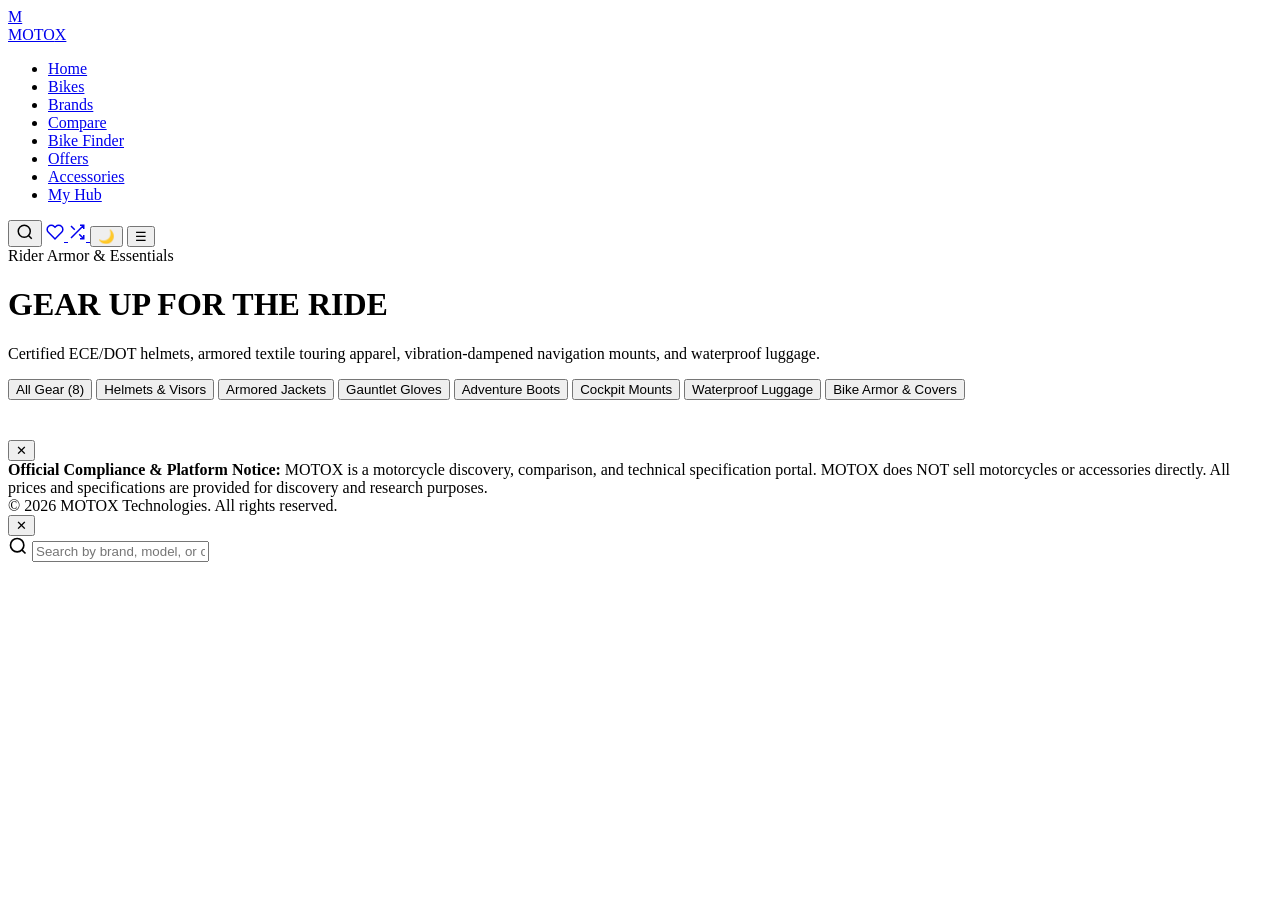
==== accessories.html @ 743a9ff6 "Add files via upload" ====
<!DOCTYPE html>
<html lang="en" data-theme="dark">
<head>
  <meta charset="UTF-8">
  <meta name="viewport" content="width=device-width, initial-scale=1.0">
  <title>Riding Gear & Accessories — GEAR UP FOR THE RIDE | MOTOX</title>
  <meta name="description" content="Explore premium motorcycle riding gear: Carbon-fiber track helmets, CE Level 2 armored jackets, gauntlet gloves, adventure boots, and waterproof luggage.">
  <link rel="stylesheet" href="css/style.css">
  <link rel="stylesheet" href="css/responsive.css">
</head>
<body>

  <!-- Sticky Premium Navigation -->
  <header class="header">
    <div class="container navbar">
      <a href="index.html" class="brand-logo">
        <div class="logo-icon">M</div>
        <span>MOTO<span class="red">X</span></span>
      </a>

      <ul class="nav-links">
        <li><a href="index.html" class="nav-link">Home</a></li>
        <li><a href="bikes.html" class="nav-link">Bikes</a></li>
        <li><a href="brands.html" class="nav-link">Brands</a></li>
        <li><a href="compare.html" class="nav-link">Compare</a></li>
        <li><a href="finder.html" class="nav-link">Bike Finder</a></li>
        <li><a href="offers.html" class="nav-link">Offers</a></li>
        <li><a href="accessories.html" class="nav-link active">Accessories</a></li>
        <li><a href="bookings.html" class="nav-link">My Hub</a></li>
      </ul>

      <div class="nav-actions">
        <button class="btn-icon open-search-btn" title="Search Motorcycles (/)" aria-label="Search">
          <svg width="18" height="18" viewBox="0 0 24 24" fill="none" stroke="currentColor" stroke-width="2"><circle cx="11" cy="11" r="8"/><path d="M21 21l-4.35-4.35"/></svg>
        </button>
        <a href="bookings.html" class="btn-icon" title="Saved Wishlist" aria-label="Wishlist" style="position: relative;">
          <svg width="18" height="18" viewBox="0 0 24 24" fill="none" stroke="currentColor" stroke-width="2"><path d="M20.84 4.61a5.5 5.5 0 00-7.78 0L12 5.67l-1.06-1.06a5.5 5.5 0 00-7.78 7.78l1.06 1.06L12 21.23l7.78-7.78 1.06-1.06a5.5 5.5 0 000-7.78z"/></svg>
          <span class="wishlist-count nav-badge-count" style="display: none;">0</span>
        </a>
        <a href="compare.html" class="btn-icon" title="Comparison Tray" aria-label="Compare" style="position: relative;">
          <svg width="18" height="18" viewBox="0 0 24 24" fill="none" stroke="currentColor" stroke-width="2"><path d="M16 3h5v5M4 20L21 3M21 16v5h-5M15 15l6 6M4 4l5 5"/></svg>
          <span class="compare-count nav-badge-count" style="display: none;">0</span>
        </a>
        <button class="btn-icon theme-toggle-btn" title="Toggle Theme" aria-label="Toggle Theme">
          🌙
        </button>
        <button class="btn-icon mobile-toggle" aria-label="Open Mobile Menu">
          ☰
        </button>
      </div>
    </div>
  </header>

  <main class="section">
    <div class="container">
      <div class="section-header">
        <div>
          <span class="section-subtitle-tag">Rider Armor & Essentials</span>
          <h1 class="section-title">GEAR UP FOR THE RIDE</h1>
          <p class="section-desc">Certified ECE/DOT helmets, armored textile touring apparel, vibration-dampened navigation mounts, and waterproof luggage.</p>
        </div>
      </div>

      <!-- Accessory Category Filter Chips -->
      <div class="filter-chips" id="accFilterChips" style="margin-bottom: 2.5rem;">
        <button type="button" class="filter-chip active" data-cat="all">All Gear (8)</button>
        <button type="button" class="filter-chip" data-cat="Helmets">Helmets & Visors</button>
        <button type="button" class="filter-chip" data-cat="Jackets">Armored Jackets</button>
        <button type="button" class="filter-chip" data-cat="Gloves">Gauntlet Gloves</button>
        <button type="button" class="filter-chip" data-cat="Boots">Adventure Boots</button>
        <button type="button" class="filter-chip" data-cat="Tech & Mounts">Cockpit Mounts</button>
        <button type="button" class="filter-chip" data-cat="Luggage">Waterproof Luggage</button>
        <button type="button" class="filter-chip" data-cat="Protection">Bike Armor & Covers</button>
      </div>

      <div class="bikes-grid" id="accessoriesGrid">
        <!-- Rendered by JS -->
      </div>
    </div>
  </main>

  <!-- Accessory Detail Modal -->
  <div class="modal-overlay" id="accDetailModal">
    <div class="modal-dialog">
      <button class="modal-close-btn" id="closeAccModalBtn">✕</button>
      <div id="accModalContent"></div>
    </div>
  </div>

  <!-- Premium Footer -->
  <footer class="footer">
    <div class="container">
      <div class="footer-disclaimer-card">
        <strong>Official Compliance & Platform Notice:</strong> MOTOX is a motorcycle discovery, comparison, and technical specification portal. MOTOX does NOT sell motorcycles or accessories directly. All prices and specifications are provided for discovery and research purposes.
      </div>
      <div class="footer-bottom">
        <div>© 2026 MOTOX Technologies. All rights reserved.</div>
      </div>
    </div>
  </footer>

  <!-- Search Modal -->
  <div class="search-modal" id="searchModal">
    <div class="search-box-card">
      <button class="modal-close-btn" id="closeSearchBtn">✕</button>
      <div class="search-input-wrap">
        <svg width="20" height="20" viewBox="0 0 24 24" fill="none" stroke="currentColor" stroke-width="2"><circle cx="11" cy="11" r="8"/><path d="M21 21l-4.35-4.35"/></svg>
        <input type="text" id="searchInput" placeholder="Search by brand, model, or capacity..." autocomplete="off">
      </div>
      <div class="search-results" id="searchResults"></div>
    </div>
  </div>

  <!-- Scripts -->
  <script src="js/data.js"></script>
  <script src="js/app.js"></script>
  <script>
    document.addEventListener("DOMContentLoaded", () => {
      const grid = document.getElementById("accessoriesGrid");
      const chips = document.querySelectorAll("#accFilterChips .filter-chip");
      const modal = document.getElementById("accDetailModal");
      const closeBtn = document.getElementById("closeAccModalBtn");

      let currentCat = "all";

      function renderAccessories() {
        if (!grid) return;
        const list = currentCat === "all"
          ? MOTOX_DATA.accessories
          : MOTOX_DATA.accessories.filter(a => a.category.toLowerCase().includes(currentCat.toLowerCase()));

        grid.innerHTML = list.map(acc => `
          <div class="accessory-card fade-in">
            <div class="accessory-card-img">
              <img src="${acc.image}" alt="${acc.name}" loading="lazy" onerror="handleImgError(this)">
            </div>
            <div class="accessory-card-body">
              <span class="badge badge-accent" style="align-self: flex-start; margin-bottom: 0.5rem;">${acc.category}</span>
              <h3 style="font-size: 1.2rem; font-weight: 800; color: var(--text-primary); margin-bottom: 0.3rem;">${acc.name}</h3>
              <div style="font-family: var(--font-heading); font-weight: 800; font-size: 1.3rem; color: var(--accent-primary); margin-bottom: 0.75rem;">${acc.priceDisplay}</div>
              <p style="font-size: 0.85rem; color: var(--text-secondary); line-height: 1.5; margin-bottom: 1rem;">${acc.description}</p>
              <div style="margin-top: auto; display: flex; gap: 0.5rem;">
                <button class="btn btn-secondary btn-sm" style="flex: 1;" onclick="openAccessoryModal('${acc.id}')">View Specs</button>
                <button class="btn btn-primary btn-sm" onclick="showToast('Added ${acc.name} to gear wishlist!', 'success')">♡ Save</button>
              </div>
            </div>
          </div>
        `).join("");
      }

      chips.forEach(chip => {
        chip.addEventListener("click", () => {
          chips.forEach(c => c.classList.remove("active"));
          chip.classList.add("active");
          currentCat = chip.dataset.cat;
          renderAccessories();
        });
      });

      window.openAccessoryModal = function(id) {
        const acc = MOTOX_DATA.accessories.find(a => a.id === id);
        if (!acc || !modal) return;

        const content = document.getElementById("accModalContent");
        content.innerHTML = `
          <span class="badge badge-accent" style="margin-bottom: 0.5rem;">${acc.category}</span>
          <h2 style="font-size: 1.6rem; font-weight: 900; margin-bottom: 0.5rem;">${acc.name}</h2>
          <div style="font-family: var(--font-heading); font-size: 1.5rem; font-weight: 900; color: var(--accent-primary); margin-bottom: 1rem;">${acc.priceDisplay}</div>
          <img src="${acc.image}" alt="${acc.name}" style="width: 100%; height: 220px; object-fit: cover; border-radius: var(--radius-md); margin-bottom: 1.25rem;" onerror="handleImgError(this)">
          <p style="font-size: 0.95rem; color: var(--text-secondary); line-height: 1.6; margin-bottom: 1.25rem;">${acc.description}</p>
          <div style="font-size: 0.85rem; font-weight: 700; text-transform: uppercase; color: var(--text-muted); margin-bottom: 0.5rem;">Key Specifications:</div>
          <ul class="part-specs-list" style="margin-bottom: 1.5rem;">
            ${acc.specs.map(s => `<li>${s}</li>`).join("")}
          </ul>
          <button class="btn btn-primary" style="width: 100%;" onclick="showToast('Inquiry logged for ${acc.name} with certified gear distributors.', 'success'); document.getElementById('accDetailModal').classList.remove('active');">
            Inquire Availability at Dealer
          </button>
        `;
        modal.classList.add("active");
      };

      if (closeBtn && modal) {
        closeBtn.onclick = () => modal.classList.remove("active");
        modal.onclick = (e) => {
          if (e.target === modal) modal.classList.remove("active");
        };
      }

      renderAccessories();
    });
  </script>
</body>
</html>
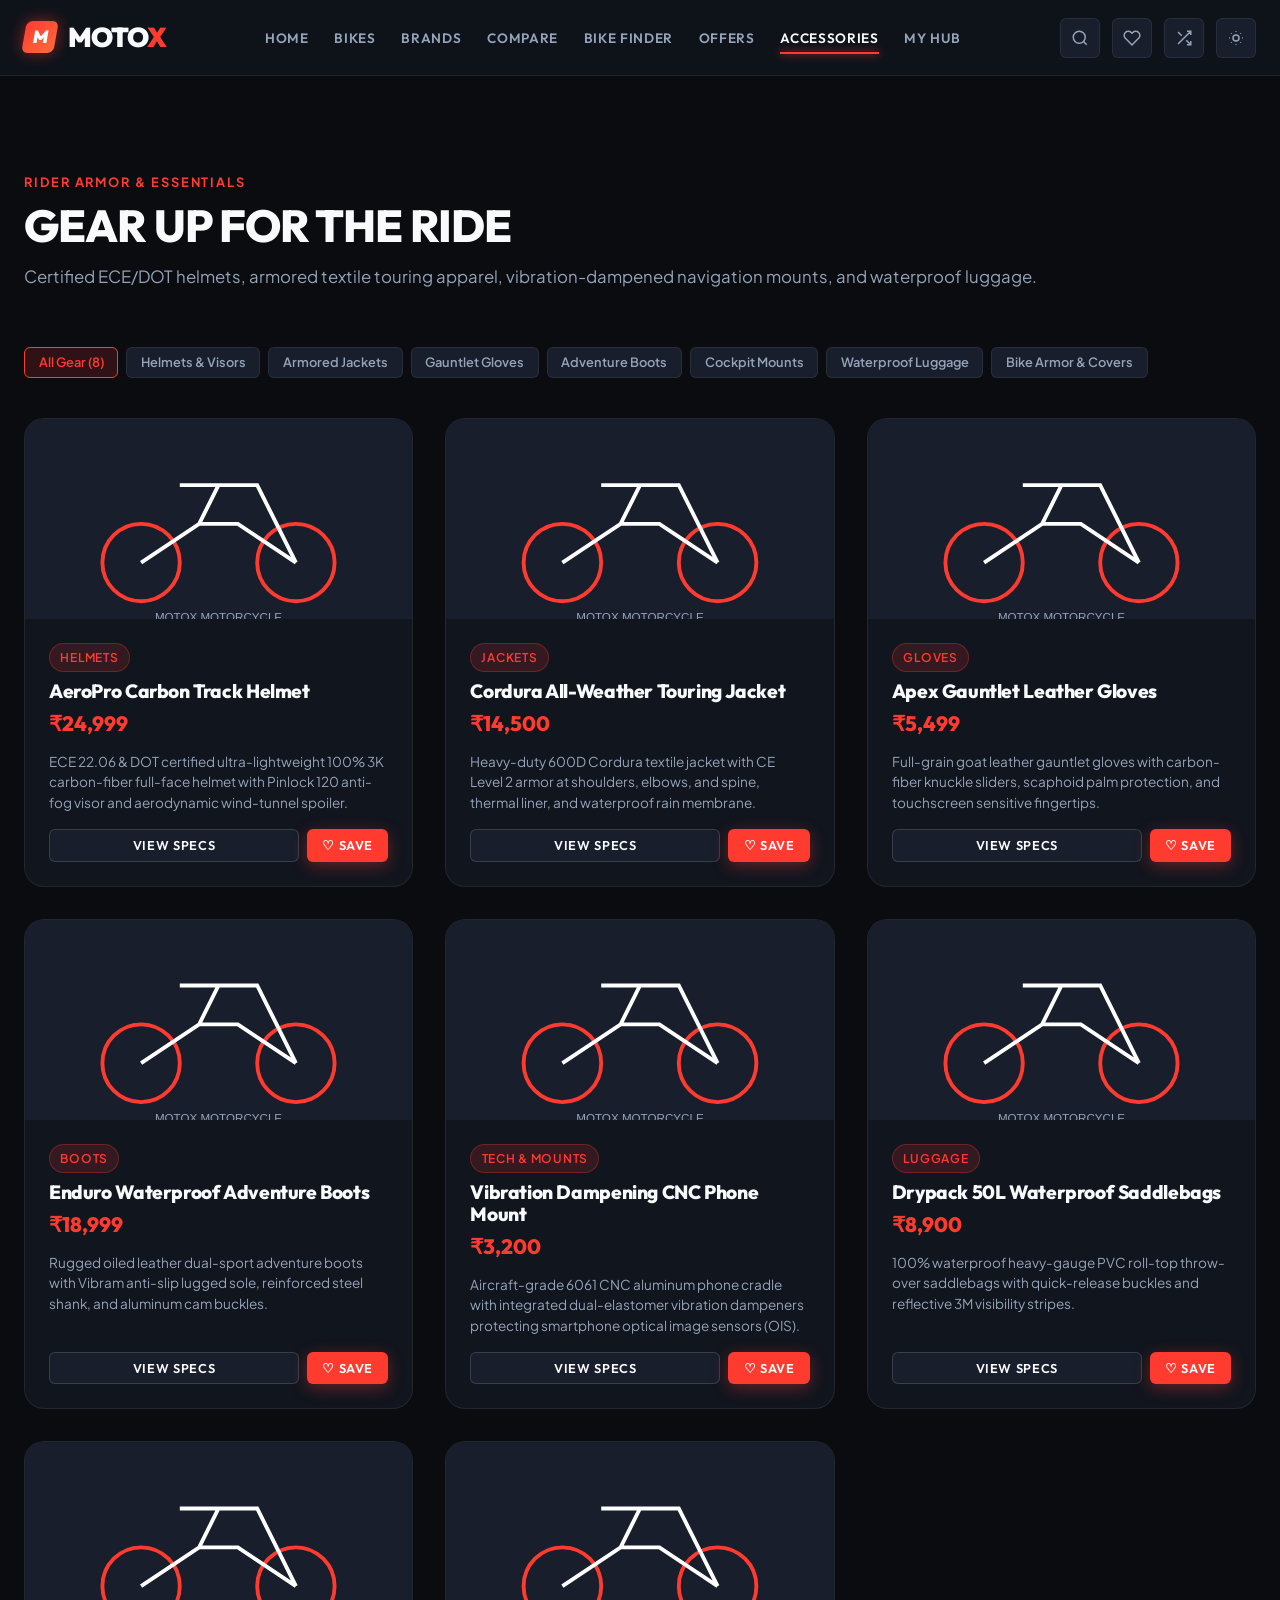
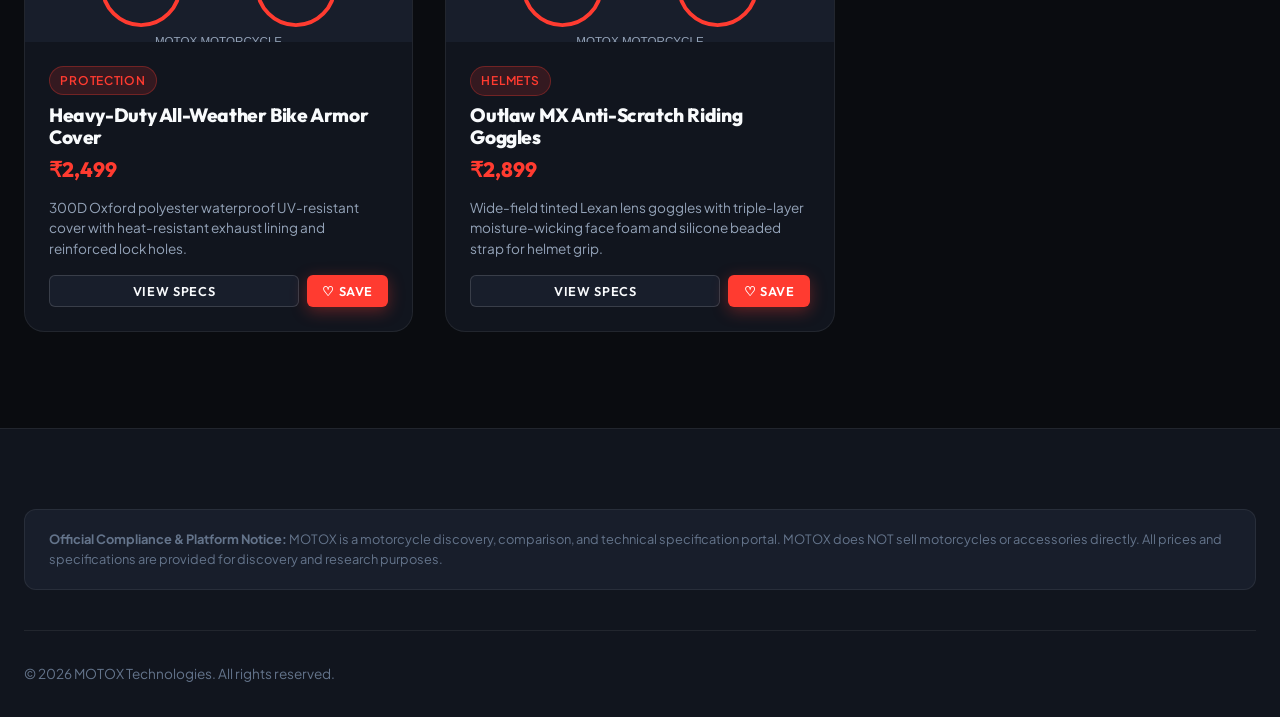
==== commit 946860fb: "Integrate Google Analytics tracking in accessories.html Added Google Analytics tracking script to th" ====
--- a/accessories.html
+++ b/accessories.html
@@ -1,6 +1,14 @@
 <!DOCTYPE html>
 <html lang="en" data-theme="dark">
-<head>
+<head><!-- Google tag (gtag.js) -->
+<script async src="https://www.googletagmanager.com/gtag/js?id=AW-18481810877"></script>
+<script>
+  window.dataLayer = window.dataLayer || [];
+  function gtag(){dataLayer.push(arguments);}
+  gtag('js', new Date());
+
+  gtag('config', 'AW-18481810877');
+</script>
   <meta charset="UTF-8">
   <meta name="viewport" content="width=device-width, initial-scale=1.0">
   <title>Riding Gear & Accessories — GEAR UP FOR THE RIDE | MOTOX</title>
--- a/css/style.css
+++ b/css/style.css
@@ -0,0 +1,2233 @@
+/* ==========================================================================
+   MOTOX - Premium Motorcycle Discovery & Comparison Platform
+   Design System & Master Stylesheet
+   ========================================================================== */
+
+@import url('https://fonts.googleapis.com/css2?family=JetBrains+Mono:wght@400;500;700&family=Outfit:wght@300;400;500;600;700;800;900&family=Plus+Jakarta+Sans:wght@300;400;500;600;700&display=swap');
+
+:root {
+  /* Color Palette - Dark Automotive Theme (Default) */
+  --bg-main: #0a0c10;
+  --bg-surface: #11151e;
+  --bg-surface-elevated: #181e2b;
+  --bg-surface-hover: #1f2738;
+  --bg-glass: rgba(17, 21, 30, 0.82);
+  --bg-glass-card: rgba(24, 30, 43, 0.7);
+
+  --border-subtle: rgba(255, 255, 255, 0.07);
+  --border-medium: rgba(255, 255, 255, 0.14);
+  --border-glow: rgba(255, 59, 48, 0.4);
+
+  --accent-primary: #ff3b30;
+  --accent-primary-rgb: 255, 59, 48;
+  --accent-hover: #ff5247;
+  --accent-gradient: linear-gradient(135deg, #ff3b30 0%, #ff6b3d 100%);
+  --accent-secondary: #00d2ff;
+  --accent-amber: #f59e0b;
+  --accent-green: #10b981;
+
+  --text-primary: #f8fafc;
+  --text-secondary: #94a3b8;
+  --text-muted: #64748b;
+  --text-inverse: #0a0c10;
+
+  --shadow-sm: 0 2px 8px rgba(0, 0, 0, 0.3);
+  --shadow-md: 0 8px 24px rgba(0, 0, 0, 0.45);
+  --shadow-lg: 0 16px 48px rgba(0, 0, 0, 0.6);
+  --shadow-glow: 0 0 35px rgba(255, 59, 48, 0.25);
+
+  --font-heading: 'Outfit', -apple-system, BlinkMacSystemFont, sans-serif;
+  --font-body: 'Plus Jakarta Sans', -apple-system, BlinkMacSystemFont, sans-serif;
+  --font-mono: 'JetBrains Mono', monospace;
+
+  --radius-sm: 6px;
+  --radius-md: 12px;
+  --radius-lg: 20px;
+  --radius-xl: 28px;
+  --radius-full: 9999px;
+
+  --transition-fast: 0.18s cubic-bezier(0.16, 1, 0.3, 1);
+  --transition-smooth: 0.3s cubic-bezier(0.16, 1, 0.3, 1);
+  --transition-slow: 0.5s cubic-bezier(0.16, 1, 0.3, 1);
+
+  --container-max: 1320px;
+  --navbar-height: 76px;
+}
+
+[data-theme="light"] {
+  --bg-main: #f4f6f9;
+  --bg-surface: #ffffff;
+  --bg-surface-elevated: #ffffff;
+  --bg-surface-hover: #f1f5f9;
+  --bg-glass: rgba(255, 255, 255, 0.88);
+  --bg-glass-card: rgba(255, 255, 255, 0.95);
+
+  --border-subtle: rgba(0, 0, 0, 0.08);
+  --border-medium: rgba(0, 0, 0, 0.14);
+  --border-glow: rgba(255, 59, 48, 0.3);
+
+  --text-primary: #0f172a;
+  --text-secondary: #475569;
+  --text-muted: #94a3b8;
+  --text-inverse: #ffffff;
+
+  --shadow-sm: 0 2px 8px rgba(0, 0, 0, 0.06);
+  --shadow-md: 0 8px 24px rgba(0, 0, 0, 0.09);
+  --shadow-lg: 0 16px 40px rgba(0, 0, 0, 0.12);
+}
+
+/* ==========================================================================
+   Base & Resets
+   ========================================================================== */
+*, *::before, *::after {
+  box-sizing: border-box;
+  margin: 0;
+  padding: 0;
+}
+
+html {
+  font-size: 16px;
+  scroll-behavior: smooth;
+  -webkit-font-smoothing: antialiased;
+  -moz-osx-font-smoothing: grayscale;
+}
+
+body {
+  font-family: var(--font-body);
+  background-color: var(--bg-main);
+  color: var(--text-primary);
+  line-height: 1.6;
+  overflow-x: hidden;
+  min-height: 100vh;
+  display: flex;
+  flex-direction: column;
+  transition: background-color var(--transition-smooth), color var(--transition-smooth);
+}
+
+a {
+  color: inherit;
+  text-decoration: none;
+  transition: color var(--transition-fast);
+}
+
+button {
+  font-family: inherit;
+  cursor: pointer;
+  border: none;
+  background: none;
+  outline: none;
+}
+
+img {
+  max-width: 100%;
+  height: auto;
+  display: block;
+}
+
+input, select, textarea {
+  font-family: inherit;
+  font-size: 0.95rem;
+}
+
+/* Container */
+.container {
+  width: 100%;
+  max-width: var(--container-max);
+  margin: 0 auto;
+  padding: 0 1.5rem;
+}
+
+/* Typography Utilities */
+h1, h2, h3, h4, h5, h6 {
+  font-family: var(--font-heading);
+  font-weight: 700;
+  line-height: 1.15;
+  color: var(--text-primary);
+  letter-spacing: -0.02em;
+}
+
+.text-gradient {
+  background: var(--accent-gradient);
+  -webkit-background-clip: text;
+  -webkit-text-fill-color: transparent;
+}
+
+.text-accent {
+  color: var(--accent-primary);
+}
+
+.text-secondary {
+  color: var(--text-secondary);
+}
+
+.text-muted {
+  color: var(--text-muted);
+}
+
+.text-mono {
+  font-family: var(--font-mono);
+}
+
+/* ==========================================================================
+   Buttons & UI Elements
+   ========================================================================== */
+.btn {
+  display: inline-flex;
+  align-items: center;
+  justify-content: center;
+  gap: 0.6rem;
+  padding: 0.75rem 1.6rem;
+  font-family: var(--font-heading);
+  font-size: 0.9rem;
+  font-weight: 600;
+  text-transform: uppercase;
+  letter-spacing: 0.05em;
+  border-radius: var(--radius-sm);
+  transition: all var(--transition-fast);
+  position: relative;
+  overflow: hidden;
+  white-space: nowrap;
+}
+
+.btn-primary {
+  background: var(--accent-primary);
+  color: #ffffff;
+  box-shadow: 0 4px 16px rgba(var(--accent-primary-rgb), 0.35);
+}
+
+.btn-primary:hover {
+  background: var(--accent-hover);
+  transform: translateY(-2px);
+  box-shadow: 0 8px 24px rgba(var(--accent-primary-rgb), 0.5);
+}
+
+.btn-secondary {
+  background: var(--bg-surface-elevated);
+  color: var(--text-primary);
+  border: 1px solid var(--border-medium);
+}
+
+.btn-secondary:hover {
+  background: var(--bg-surface-hover);
+  border-color: var(--border-glow);
+  transform: translateY(-2px);
+}
+
+.btn-outline {
+  background: transparent;
+  color: var(--text-primary);
+  border: 1px solid var(--border-medium);
+}
+
+.btn-outline:hover {
+  border-color: var(--accent-primary);
+  color: var(--accent-primary);
+}
+
+.btn-sm {
+  padding: 0.45rem 0.95rem;
+  font-size: 0.8rem;
+}
+
+.btn-lg {
+  padding: 0.95rem 2.2rem;
+  font-size: 1rem;
+  letter-spacing: 0.08em;
+}
+
+.btn-icon {
+  width: 40px;
+  height: 40px;
+  padding: 0;
+  border-radius: var(--radius-sm);
+  display: inline-flex;
+  align-items: center;
+  justify-content: center;
+  background: var(--bg-surface-elevated);
+  color: var(--text-secondary);
+  border: 1px solid var(--border-subtle);
+  transition: all var(--transition-fast);
+}
+
+.btn-icon:hover {
+  background: var(--bg-surface-hover);
+  color: var(--text-primary);
+  border-color: var(--border-medium);
+}
+
+.btn-icon.active {
+  background: rgba(var(--accent-primary-rgb), 0.15);
+  color: var(--accent-primary);
+  border-color: var(--accent-primary);
+}
+
+/* Badge & Pills */
+.badge {
+  display: inline-flex;
+  align-items: center;
+  gap: 0.35rem;
+  padding: 0.25rem 0.65rem;
+  font-size: 0.75rem;
+  font-weight: 600;
+  text-transform: uppercase;
+  letter-spacing: 0.06em;
+  border-radius: var(--radius-full);
+  background: var(--bg-surface-hover);
+  color: var(--text-secondary);
+  border: 1px solid var(--border-subtle);
+}
+
+.badge-accent {
+  background: rgba(var(--accent-primary-rgb), 0.15);
+  color: var(--accent-primary);
+  border-color: rgba(var(--accent-primary-rgb), 0.3);
+}
+
+.badge-success {
+  background: rgba(16, 185, 129, 0.15);
+  color: var(--accent-green);
+  border-color: rgba(16, 185, 129, 0.3);
+}
+
+/* ==========================================================================
+   Header & Navigation
+   ========================================================================== */
+.header {
+  position: sticky;
+  top: 0;
+  z-index: 100;
+  width: 100%;
+  height: var(--navbar-height);
+  background: var(--bg-glass);
+  backdrop-filter: blur(16px);
+  -webkit-backdrop-filter: blur(16px);
+  border-bottom: 1px solid var(--border-subtle);
+  transition: all var(--transition-smooth);
+}
+
+.header.scrolled {
+  height: 64px;
+  background: rgba(10, 12, 16, 0.95);
+  box-shadow: var(--shadow-md);
+  border-bottom-color: var(--border-medium);
+}
+
+.navbar {
+  height: 100%;
+  display: flex;
+  align-items: center;
+  justify-content: space-between;
+}
+
+.brand-logo {
+  display: flex;
+  align-items: center;
+  gap: 0.75rem;
+  font-family: var(--font-heading);
+  font-size: 1.7rem;
+  font-weight: 900;
+  letter-spacing: -0.04em;
+  color: var(--text-primary);
+}
+
+.brand-logo .logo-icon {
+  width: 32px;
+  height: 32px;
+  background: var(--accent-gradient);
+  border-radius: 6px;
+  display: flex;
+  align-items: center;
+  justify-content: center;
+  color: #fff;
+  font-weight: 900;
+  font-size: 1.1rem;
+  transform: skew(-10deg);
+  box-shadow: 0 0 15px rgba(var(--accent-primary-rgb), 0.5);
+}
+
+.brand-logo span.red {
+  color: var(--accent-primary);
+}
+
+.nav-links {
+  display: flex;
+  align-items: center;
+  gap: 1.6rem;
+  list-style: none;
+}
+
+.nav-link {
+  font-family: var(--font-heading);
+  font-size: 0.85rem;
+  font-weight: 600;
+  letter-spacing: 0.05em;
+  text-transform: uppercase;
+  color: var(--text-secondary);
+  position: relative;
+  padding: 0.4rem 0;
+  transition: color var(--transition-fast);
+}
+
+.nav-link:hover, .nav-link.active {
+  color: var(--text-primary);
+}
+
+.nav-link::after {
+  content: '';
+  position: absolute;
+  bottom: 0;
+  left: 0;
+  width: 0;
+  height: 2px;
+  background: var(--accent-primary);
+  transition: width var(--transition-smooth);
+  box-shadow: 0 0 8px var(--accent-primary);
+}
+
+.nav-link:hover::after, .nav-link.active::after {
+  width: 100%;
+}
+
+.nav-actions {
+  display: flex;
+  align-items: center;
+  gap: 0.75rem;
+}
+
+.nav-badge-count {
+  position: absolute;
+  top: -4px;
+  right: -4px;
+  background: var(--accent-primary);
+  color: #fff;
+  font-size: 0.65rem;
+  font-weight: 700;
+  width: 18px;
+  height: 18px;
+  border-radius: 50%;
+  display: flex;
+  align-items: center;
+  justify-content: center;
+  box-shadow: 0 0 8px rgba(var(--accent-primary-rgb), 0.7);
+}
+
+.mobile-toggle {
+  display: none;
+  font-size: 1.4rem;
+  color: var(--text-primary);
+}
+
+/* Search Modal / Overlay */
+.search-modal {
+  position: fixed;
+  inset: 0;
+  background: rgba(0, 0, 0, 0.85);
+  backdrop-filter: blur(12px);
+  z-index: 1000;
+  display: none;
+  align-items: flex-start;
+  justify-content: center;
+  padding-top: 10vh;
+  opacity: 0;
+  transition: opacity var(--transition-smooth);
+}
+
+.search-modal.active {
+  display: flex;
+  opacity: 1;
+}
+
+.search-box-card {
+  width: 100%;
+  max-width: 650px;
+  background: var(--bg-surface);
+  border: 1px solid var(--border-medium);
+  border-radius: var(--radius-lg);
+  padding: 1.5rem;
+  box-shadow: var(--shadow-lg), var(--shadow-glow);
+  position: relative;
+}
+
+.search-input-wrap {
+  display: flex;
+  align-items: center;
+  gap: 1rem;
+  padding: 0.75rem 1rem;
+  background: var(--bg-surface-elevated);
+  border: 1px solid var(--border-medium);
+  border-radius: var(--radius-md);
+}
+
+.search-input-wrap input {
+  flex: 1;
+  background: transparent;
+  border: none;
+  color: var(--text-primary);
+  font-size: 1.1rem;
+  outline: none;
+}
+
+.search-results {
+  margin-top: 1.25rem;
+  max-height: 380px;
+  overflow-y: auto;
+  display: flex;
+  flex-direction: column;
+  gap: 0.5rem;
+}
+
+.search-item {
+  display: flex;
+  align-items: center;
+  gap: 1rem;
+  padding: 0.75rem;
+  border-radius: var(--radius-md);
+  transition: background var(--transition-fast);
+}
+
+.search-item:hover {
+  background: var(--bg-surface-hover);
+}
+
+.search-item img {
+  width: 54px;
+  height: 40px;
+  object-fit: cover;
+  border-radius: var(--radius-sm);
+}
+
+/* ==========================================================================
+   Hero Section
+   ========================================================================== */
+.hero {
+  position: relative;
+  min-height: calc(100vh - var(--navbar-height));
+  display: flex;
+  align-items: center;
+  padding: 4rem 0 6rem;
+  overflow: hidden;
+  background: radial-gradient(circle at 75% 40%, rgba(255, 59, 48, 0.08) 0%, transparent 60%),
+              radial-gradient(circle at 20% 80%, rgba(0, 210, 255, 0.04) 0%, transparent 50%);
+}
+
+.hero-grid {
+  display: grid;
+  grid-template-columns: 1.1fr 1fr;
+  gap: 3rem;
+  align-items: center;
+}
+
+.hero-tagline-badge {
+  display: inline-flex;
+  align-items: center;
+  gap: 0.5rem;
+  padding: 0.35rem 1rem;
+  background: rgba(255, 59, 48, 0.12);
+  border: 1px solid rgba(255, 59, 48, 0.3);
+  border-radius: var(--radius-full);
+  font-size: 0.8rem;
+  font-weight: 700;
+  text-transform: uppercase;
+  letter-spacing: 0.1em;
+  color: var(--accent-primary);
+  margin-bottom: 1.5rem;
+}
+
+.hero-title {
+  font-size: clamp(2.8rem, 5.5vw, 4.8rem);
+  font-weight: 900;
+  line-height: 1.05;
+  text-transform: uppercase;
+  letter-spacing: -0.03em;
+  margin-bottom: 1.5rem;
+}
+
+.hero-subtitle {
+  font-size: 1.15rem;
+  color: var(--text-secondary);
+  max-width: 520px;
+  margin-bottom: 2.5rem;
+}
+
+.hero-actions {
+  display: flex;
+  flex-wrap: wrap;
+  align-items: center;
+  gap: 1.25rem;
+  margin-bottom: 3.5rem;
+}
+
+.hero-stats {
+  display: grid;
+  grid-template-columns: repeat(3, 1fr);
+  gap: 1.5rem;
+  padding-top: 2rem;
+  border-top: 1px solid var(--border-subtle);
+}
+
+.stat-item .stat-num {
+  font-family: var(--font-heading);
+  font-size: 1.8rem;
+  font-weight: 800;
+  color: var(--text-primary);
+}
+
+.stat-item .stat-label {
+  font-size: 0.8rem;
+  text-transform: uppercase;
+  letter-spacing: 0.05em;
+  color: var(--text-muted);
+}
+
+.hero-visual {
+  position: relative;
+  display: flex;
+  justify-content: center;
+  align-items: center;
+}
+
+.hero-glow-ring {
+  position: absolute;
+  width: 110%;
+  height: 110%;
+  background: radial-gradient(circle, rgba(var(--accent-primary-rgb), 0.18) 0%, transparent 70%);
+  filter: blur(40px);
+  z-index: 0;
+  pointer-events: none;
+}
+
+.hero-image-wrap {
+  position: relative;
+  z-index: 1;
+  width: 100%;
+  transition: transform var(--transition-slow);
+}
+
+.hero-image-wrap img {
+  width: 100%;
+  height: auto;
+  object-fit: contain;
+  filter: drop-shadow(0 20px 40px rgba(0, 0, 0, 0.7));
+  animation: floatBike 6s ease-in-out infinite;
+}
+
+@keyframes floatBike {
+  0%, 100% { transform: translateY(0px) rotate(0deg); }
+  50% { transform: translateY(-10px) rotate(0.5deg); }
+}
+
+.hero-badge-floating {
+  position: absolute;
+  bottom: 10%;
+  right: 5%;
+  z-index: 2;
+  background: var(--bg-glass);
+  backdrop-filter: blur(12px);
+  border: 1px solid var(--border-medium);
+  border-radius: var(--radius-md);
+  padding: 0.85rem 1.25rem;
+  box-shadow: var(--shadow-md);
+  animation: fadeIn 1s ease-out;
+}
+
+/* ==========================================================================
+   Section Headers
+   ========================================================================== */
+.section {
+  padding: 6rem 0;
+  position: relative;
+}
+
+.section-darker {
+  background-color: var(--bg-surface);
+}
+
+.section-header {
+  margin-bottom: 3.5rem;
+  display: flex;
+  justify-content: space-between;
+  align-items: flex-end;
+  flex-wrap: wrap;
+  gap: 1.5rem;
+}
+
+.section-header-center {
+  text-align: center;
+  max-width: 680px;
+  margin: 0 auto 3.5rem;
+}
+
+.section-subtitle-tag {
+  font-size: 0.8rem;
+  font-weight: 700;
+  text-transform: uppercase;
+  letter-spacing: 0.15em;
+  color: var(--accent-primary);
+  margin-bottom: 0.5rem;
+  display: block;
+}
+
+.section-title {
+  font-size: clamp(2rem, 3.5vw, 2.8rem);
+  font-weight: 800;
+  text-transform: uppercase;
+}
+
+.section-desc {
+  color: var(--text-secondary);
+  font-size: 1.05rem;
+  margin-top: 0.75rem;
+}
+
+/* ==========================================================================
+   Categories Grid
+   ========================================================================== */
+.categories-grid {
+  display: grid;
+  grid-template-columns: repeat(auto-fill, minmax(240px, 1fr));
+  gap: 1.5rem;
+}
+
+.category-card {
+  position: relative;
+  height: 280px;
+  border-radius: var(--radius-lg);
+  overflow: hidden;
+  border: 1px solid var(--border-subtle);
+  background: var(--bg-surface-elevated);
+  transition: all var(--transition-smooth);
+  display: flex;
+  flex-direction: column;
+  justify-content: flex-end;
+  padding: 1.75rem;
+}
+
+.category-card img {
+  position: absolute;
+  inset: 0;
+  width: 100%;
+  height: 100%;
+  object-fit: cover;
+  transition: transform var(--transition-slow), filter var(--transition-smooth);
+  filter: brightness(0.7) contrast(1.1);
+  z-index: 0;
+}
+
+.category-card-overlay {
+  position: absolute;
+  inset: 0;
+  background: linear-gradient(180deg, rgba(10, 12, 16, 0.1) 0%, rgba(10, 12, 16, 0.9) 85%);
+  z-index: 1;
+  transition: opacity var(--transition-smooth);
+}
+
+.category-card-content {
+  position: relative;
+  z-index: 2;
+  transform: translateY(10px);
+  transition: transform var(--transition-smooth);
+}
+
+.category-card:hover {
+  border-color: var(--accent-primary);
+  transform: translateY(-6px);
+  box-shadow: var(--shadow-lg), var(--shadow-glow);
+}
+
+.category-card:hover img {
+  transform: scale(1.08);
+  filter: brightness(0.85);
+}
+
+.category-card:hover .category-card-content {
+  transform: translateY(0);
+}
+
+.category-card-title {
+  font-size: 1.4rem;
+  font-weight: 800;
+  text-transform: uppercase;
+  color: #ffffff;
+  margin-bottom: 0.3rem;
+}
+
+.category-card-desc {
+  font-size: 0.8rem;
+  color: rgba(255, 255, 255, 0.7);
+  line-height: 1.4;
+  opacity: 0;
+  max-height: 0;
+  transition: all var(--transition-smooth);
+}
+
+.category-card:hover .category-card-desc {
+  opacity: 1;
+  max-height: 60px;
+  margin-top: 0.5rem;
+}
+
+/* ==========================================================================
+   Motorcycle Product Cards & Grid
+   ========================================================================== */
+.bikes-grid {
+  display: grid;
+  grid-template-columns: repeat(auto-fill, minmax(340px, 1fr));
+  gap: 2rem;
+}
+
+.bike-card {
+  background: var(--bg-surface);
+  border: 1px solid var(--border-subtle);
+  border-radius: var(--radius-lg);
+  overflow: hidden;
+  display: flex;
+  flex-direction: column;
+  transition: all var(--transition-smooth);
+  position: relative;
+}
+
+.bike-card:hover {
+  border-color: var(--border-medium);
+  transform: translateY(-6px);
+  box-shadow: var(--shadow-lg);
+}
+
+.bike-card-top {
+  position: relative;
+  height: 220px;
+  background: radial-gradient(circle at center, rgba(255, 255, 255, 0.04) 0%, transparent 70%);
+  display: flex;
+  align-items: center;
+  justify-content: center;
+  padding: 1.5rem;
+  overflow: hidden;
+}
+
+.bike-card-top img {
+  max-width: 90%;
+  max-height: 85%;
+  object-fit: contain;
+  transition: transform var(--transition-smooth);
+  filter: drop-shadow(0 12px 18px rgba(0, 0, 0, 0.5));
+}
+
+.bike-card:hover .bike-card-top img {
+  transform: scale(1.06);
+}
+
+.bike-card-badges {
+  position: absolute;
+  top: 1rem;
+  left: 1rem;
+  display: flex;
+  flex-direction: column;
+  gap: 0.4rem;
+  z-index: 2;
+}
+
+.bike-card-actions-quick {
+  position: absolute;
+  top: 1rem;
+  right: 1rem;
+  display: flex;
+  flex-direction: column;
+  gap: 0.4rem;
+  z-index: 2;
+}
+
+.bike-card-body {
+  padding: 1.5rem;
+  display: flex;
+  flex-direction: column;
+  flex: 1;
+}
+
+.bike-card-brand {
+  font-size: 0.75rem;
+  font-weight: 700;
+  text-transform: uppercase;
+  letter-spacing: 0.08em;
+  color: var(--text-muted);
+}
+
+.bike-card-title {
+  font-size: 1.3rem;
+  font-weight: 800;
+  margin: 0.2rem 0 0.5rem;
+  color: var(--text-primary);
+}
+
+.bike-card-price-row {
+  display: flex;
+  align-items: baseline;
+  justify-content: space-between;
+  margin-bottom: 1.25rem;
+}
+
+.bike-card-price {
+  font-family: var(--font-heading);
+  font-size: 1.4rem;
+  font-weight: 800;
+  color: var(--accent-primary);
+}
+
+.bike-card-rating {
+  display: flex;
+  align-items: center;
+  gap: 0.3rem;
+  font-size: 0.85rem;
+  font-weight: 600;
+  color: var(--text-secondary);
+}
+
+.bike-card-rating svg {
+  color: var(--accent-amber);
+}
+
+/* Quick Specs Pill Grid */
+.bike-card-specs {
+  display: grid;
+  grid-template-columns: repeat(3, 1fr);
+  gap: 0.5rem;
+  padding: 0.85rem 0;
+  margin-bottom: 1.25rem;
+  border-top: 1px solid var(--border-subtle);
+  border-bottom: 1px solid var(--border-subtle);
+}
+
+.spec-pill {
+  text-align: center;
+}
+
+.spec-pill .spec-label {
+  font-size: 0.68rem;
+  text-transform: uppercase;
+  color: var(--text-muted);
+  display: block;
+}
+
+.spec-pill .spec-val {
+  font-family: var(--font-heading);
+  font-size: 0.85rem;
+  font-weight: 700;
+  color: var(--text-primary);
+}
+
+.bike-card-footer {
+  margin-top: auto;
+  display: flex;
+  gap: 0.75rem;
+}
+
+.bike-card-footer .btn {
+  flex: 1;
+}
+
+/* ==========================================================================
+   Filter & Catalog Controls (bikes.html)
+   ========================================================================== */
+.catalog-layout {
+  display: grid;
+  grid-template-columns: 280px 1fr;
+  gap: 2.5rem;
+  align-items: flex-start;
+}
+
+.filters-panel {
+  background: var(--bg-surface);
+  border: 1px solid var(--border-subtle);
+  border-radius: var(--radius-lg);
+  padding: 1.75rem;
+  position: sticky;
+  top: calc(var(--navbar-height) + 1.5rem);
+  max-height: calc(100vh - var(--navbar-height) - 3rem);
+  overflow-y: auto;
+}
+
+.filters-panel-header {
+  display: flex;
+  align-items: center;
+  justify-content: space-between;
+  margin-bottom: 1.5rem;
+  padding-bottom: 1rem;
+  border-bottom: 1px solid var(--border-subtle);
+}
+
+.filter-group {
+  margin-bottom: 1.75rem;
+}
+
+.filter-title {
+  font-size: 0.85rem;
+  font-weight: 700;
+  text-transform: uppercase;
+  letter-spacing: 0.05em;
+  color: var(--text-primary);
+  margin-bottom: 0.85rem;
+}
+
+.filter-chips {
+  display: flex;
+  flex-wrap: wrap;
+  gap: 0.5rem;
+}
+
+.filter-chip {
+  padding: 0.4rem 0.85rem;
+  font-size: 0.8rem;
+  font-weight: 600;
+  border-radius: var(--radius-sm);
+  background: var(--bg-surface-elevated);
+  color: var(--text-secondary);
+  border: 1px solid var(--border-subtle);
+  cursor: pointer;
+  transition: all var(--transition-fast);
+}
+
+.filter-chip:hover {
+  background: var(--bg-surface-hover);
+  color: var(--text-primary);
+}
+
+.filter-chip.active {
+  background: rgba(var(--accent-primary-rgb), 0.15);
+  color: var(--accent-primary);
+  border-color: var(--accent-primary);
+}
+
+.range-slider-wrap {
+  display: flex;
+  flex-direction: column;
+  gap: 0.5rem;
+}
+
+.range-slider-wrap input[type="range"] {
+  width: 100%;
+  accent-color: var(--accent-primary);
+}
+
+.range-values {
+  display: flex;
+  justify-content: space-between;
+  font-size: 0.8rem;
+  color: var(--text-muted);
+  font-family: var(--font-mono);
+}
+
+/* Catalog Top Toolbar */
+.catalog-toolbar {
+  display: flex;
+  align-items: center;
+  justify-content: space-between;
+  flex-wrap: wrap;
+  gap: 1rem;
+  margin-bottom: 1.75rem;
+  padding: 1rem 1.25rem;
+  background: var(--bg-surface);
+  border: 1px solid var(--border-subtle);
+  border-radius: var(--radius-md);
+}
+
+.catalog-search-inline {
+  display: flex;
+  align-items: center;
+  gap: 0.75rem;
+  background: var(--bg-surface-elevated);
+  border: 1px solid var(--border-subtle);
+  border-radius: var(--radius-sm);
+  padding: 0.45rem 0.85rem;
+  width: 280px;
+}
+
+.catalog-search-inline input {
+  background: transparent;
+  border: none;
+  color: var(--text-primary);
+  outline: none;
+  width: 100%;
+}
+
+.catalog-sort {
+  display: flex;
+  align-items: center;
+  gap: 0.75rem;
+}
+
+.catalog-sort select {
+  background: var(--bg-surface-elevated);
+  border: 1px solid var(--border-subtle);
+  color: var(--text-primary);
+  padding: 0.45rem 0.85rem;
+  border-radius: var(--radius-sm);
+  outline: none;
+  cursor: pointer;
+}
+
+/* ==========================================================================
+   Bike Details Page (bike-details.html)
+   ========================================================================== */
+.details-hero {
+  padding: 2.5rem 0 4rem;
+  border-bottom: 1px solid var(--border-subtle);
+}
+
+.details-grid {
+  display: grid;
+  grid-template-columns: 1.2fr 1fr;
+  gap: 3.5rem;
+  align-items: flex-start;
+}
+
+.gallery-container {
+  display: flex;
+  flex-direction: column;
+  gap: 1.25rem;
+}
+
+.gallery-main-viewport {
+  position: relative;
+  height: 440px;
+  background: radial-gradient(circle at center, rgba(255, 255, 255, 0.05) 0%, transparent 70%),
+              var(--bg-surface);
+  border: 1px solid var(--border-subtle);
+  border-radius: var(--radius-lg);
+  display: flex;
+  align-items: center;
+  justify-content: center;
+  padding: 2.5rem;
+  overflow: hidden;
+}
+
+.gallery-main-viewport img {
+  max-width: 95%;
+  max-height: 90%;
+  object-fit: contain;
+  filter: drop-shadow(0 20px 30px rgba(0, 0, 0, 0.6));
+  transition: all var(--transition-smooth);
+}
+
+.gallery-zoom-btn {
+  position: absolute;
+  bottom: 1rem;
+  right: 1rem;
+  background: var(--bg-glass);
+  backdrop-filter: blur(8px);
+  border: 1px solid var(--border-medium);
+  color: var(--text-primary);
+  width: 40px;
+  height: 40px;
+  border-radius: 50%;
+  display: flex;
+  align-items: center;
+  justify-content: center;
+  transition: all var(--transition-fast);
+}
+
+.gallery-zoom-btn:hover {
+  background: var(--accent-primary);
+  color: #fff;
+}
+
+.gallery-thumbnails {
+  display: flex;
+  gap: 0.75rem;
+  overflow-x: auto;
+  padding-bottom: 0.5rem;
+}
+
+.gallery-thumb {
+  width: 80px;
+  height: 60px;
+  border-radius: var(--radius-md);
+  border: 1px solid var(--border-subtle);
+  background: var(--bg-surface);
+  padding: 0.35rem;
+  cursor: pointer;
+  flex-shrink: 0;
+  transition: all var(--transition-fast);
+}
+
+.gallery-thumb img {
+  width: 100%;
+  height: 100%;
+  object-fit: cover;
+  border-radius: calc(var(--radius-md) - 4px);
+}
+
+.gallery-thumb.active {
+  border-color: var(--accent-primary);
+  box-shadow: 0 0 12px rgba(var(--accent-primary-rgb), 0.4);
+}
+
+/* Color Swatch Picker */
+.color-selector-wrap {
+  margin: 1.5rem 0;
+  padding: 1.25rem;
+  background: var(--bg-surface);
+  border: 1px solid var(--border-subtle);
+  border-radius: var(--radius-md);
+}
+
+.color-swatches {
+  display: flex;
+  gap: 1rem;
+  margin-top: 0.75rem;
+}
+
+.color-swatch-item {
+  display: flex;
+  flex-direction: column;
+  align-items: center;
+  gap: 0.4rem;
+  cursor: pointer;
+}
+
+.color-circle {
+  width: 36px;
+  height: 36px;
+  border-radius: 50%;
+  border: 2px solid transparent;
+  transition: all var(--transition-fast);
+  box-shadow: 0 2px 8px rgba(0, 0, 0, 0.4);
+}
+
+.color-swatch-item.active .color-circle {
+  border-color: #ffffff;
+  transform: scale(1.15);
+  box-shadow: 0 0 14px rgba(255, 255, 255, 0.6);
+}
+
+.color-name-label {
+  font-size: 0.75rem;
+  color: var(--text-secondary);
+}
+
+/* Details Info Right Column */
+.details-info {
+  display: flex;
+  flex-direction: column;
+  gap: 1.5rem;
+}
+
+.details-brand-tag {
+  font-size: 0.85rem;
+  font-weight: 700;
+  text-transform: uppercase;
+  letter-spacing: 0.1em;
+  color: var(--accent-primary);
+}
+
+.details-title {
+  font-size: clamp(2.2rem, 3.5vw, 3rem);
+  font-weight: 900;
+  margin: 0.2rem 0;
+}
+
+.details-tagline {
+  font-size: 1.1rem;
+  color: var(--text-secondary);
+  font-style: italic;
+}
+
+.details-price-box {
+  display: flex;
+  align-items: baseline;
+  justify-content: space-between;
+  padding: 1.25rem 1.5rem;
+  background: var(--bg-surface);
+  border: 1px solid var(--border-subtle);
+  border-radius: var(--radius-md);
+}
+
+.details-price-num {
+  font-family: var(--font-heading);
+  font-size: 2.2rem;
+  font-weight: 900;
+  color: var(--text-primary);
+}
+
+.details-actions-primary {
+  display: flex;
+  flex-direction: column;
+  gap: 0.85rem;
+}
+
+.details-actions-row {
+  display: flex;
+  gap: 0.85rem;
+}
+
+.details-actions-row .btn {
+  flex: 1;
+}
+
+.official-redirect-notice {
+  font-size: 0.78rem;
+  color: var(--text-muted);
+  display: flex;
+  align-items: center;
+  gap: 0.5rem;
+  padding: 0.5rem 0.75rem;
+  background: rgba(255, 255, 255, 0.03);
+  border-radius: var(--radius-sm);
+}
+
+/* ==========================================================================
+   Performance Section with Animated Counters
+   ========================================================================== */
+.performance-grid {
+  display: grid;
+  grid-template-columns: repeat(auto-fit, minmax(180px, 1fr));
+  gap: 1.5rem;
+}
+
+.perf-card {
+  background: var(--bg-surface);
+  border: 1px solid var(--border-subtle);
+  border-radius: var(--radius-lg);
+  padding: 1.75rem 1.5rem;
+  text-align: center;
+  position: relative;
+  overflow: hidden;
+  transition: all var(--transition-smooth);
+}
+
+.perf-card:hover {
+  border-color: var(--accent-primary);
+  transform: translateY(-4px);
+  box-shadow: var(--shadow-md);
+}
+
+.perf-card::before {
+  content: '';
+  position: absolute;
+  top: 0;
+  left: 0;
+  right: 0;
+  height: 3px;
+  background: var(--accent-gradient);
+  opacity: 0;
+  transition: opacity var(--transition-fast);
+}
+
+.perf-card:hover::before {
+  opacity: 1;
+}
+
+.perf-icon {
+  font-size: 1.6rem;
+  color: var(--accent-primary);
+  margin-bottom: 0.75rem;
+}
+
+.perf-value {
+  font-family: var(--font-heading);
+  font-size: 2rem;
+  font-weight: 900;
+  color: var(--text-primary);
+  margin-bottom: 0.2rem;
+}
+
+.perf-unit {
+  font-size: 0.85rem;
+  font-weight: 600;
+  color: var(--accent-primary);
+}
+
+.perf-label {
+  font-size: 0.8rem;
+  text-transform: uppercase;
+  letter-spacing: 0.08em;
+  color: var(--text-muted);
+}
+
+/* ==========================================================================
+   ⭐ "EXPLORE THE MACHINE" - 20 Interactive Hotspots Feature
+   ========================================================================== */
+.explore-machine-wrapper {
+  background: radial-gradient(circle at center, rgba(255, 59, 48, 0.05) 0%, transparent 70%),
+              var(--bg-surface);
+  border: 1px solid var(--border-subtle);
+  border-radius: var(--radius-xl);
+  padding: 3rem 2rem;
+  position: relative;
+  overflow: hidden;
+}
+
+.explore-machine-header {
+  text-align: center;
+  max-width: 650px;
+  margin: 0 auto 2.5rem;
+}
+
+.hotspot-category-tabs {
+  display: flex;
+  justify-content: center;
+  flex-wrap: wrap;
+  gap: 0.5rem;
+  margin-bottom: 2rem;
+}
+
+.hotspot-category-btn {
+  padding: 0.45rem 1rem;
+  font-size: 0.8rem;
+  font-weight: 600;
+  text-transform: uppercase;
+  border-radius: var(--radius-full);
+  background: var(--bg-surface-elevated);
+  color: var(--text-secondary);
+  border: 1px solid var(--border-subtle);
+  cursor: pointer;
+  transition: all var(--transition-fast);
+}
+
+.hotspot-category-btn.active, .hotspot-category-btn:hover {
+  background: var(--accent-primary);
+  color: #fff;
+  border-color: var(--accent-primary);
+  box-shadow: 0 0 12px rgba(var(--accent-primary-rgb), 0.4);
+}
+
+.machine-canvas-container {
+  display: grid;
+  grid-template-columns: 1fr 380px;
+  gap: 2rem;
+  align-items: center;
+}
+
+.machine-stage {
+  position: relative;
+  width: 100%;
+  aspect-ratio: 16 / 9;
+  background: radial-gradient(circle, rgba(255, 255, 255, 0.02) 0%, rgba(0, 0, 0, 0.4) 100%);
+  border: 1px solid var(--border-subtle);
+  border-radius: var(--radius-lg);
+  overflow: hidden;
+  display: flex;
+  align-items: center;
+  justify-content: center;
+}
+
+.machine-stage-bg {
+  width: 90%;
+  height: auto;
+  object-fit: contain;
+  filter: drop-shadow(0 20px 30px rgba(0, 0, 0, 0.8));
+  user-select: none;
+  pointer-events: none;
+}
+
+/* Pulsing Hotspot Pins */
+.hotspot-pin {
+  position: absolute;
+  width: 28px;
+  height: 28px;
+  transform: translate(-50%, -50%);
+  cursor: pointer;
+  z-index: 10;
+  outline: none;
+}
+
+.hotspot-pin-inner {
+  position: absolute;
+  inset: 6px;
+  background: var(--accent-primary);
+  border: 2px solid #ffffff;
+  border-radius: 50%;
+  box-shadow: 0 0 10px rgba(var(--accent-primary-rgb), 0.8);
+  transition: all var(--transition-fast);
+}
+
+.hotspot-pin-pulse {
+  position: absolute;
+  inset: 0;
+  border-radius: 50%;
+  background: rgba(var(--accent-primary-rgb), 0.4);
+  animation: pulseRing 2s cubic-bezier(0.215, 0.61, 0.355, 1) infinite;
+}
+
+@keyframes pulseRing {
+  0% { transform: scale(0.6); opacity: 0.9; }
+  80% { transform: scale(1.8); opacity: 0; }
+  100% { opacity: 0; }
+}
+
+.hotspot-pin:hover .hotspot-pin-inner,
+.hotspot-pin.active .hotspot-pin-inner {
+  transform: scale(1.3);
+  background: #ffffff;
+  border-color: var(--accent-primary);
+  box-shadow: 0 0 16px #ffffff;
+}
+
+.hotspot-pin-tooltip {
+  position: absolute;
+  bottom: 120%;
+  left: 50%;
+  transform: translateX(-50%);
+  background: rgba(10, 12, 16, 0.95);
+  border: 1px solid var(--border-medium);
+  padding: 0.35rem 0.75rem;
+  border-radius: var(--radius-sm);
+  font-size: 0.72rem;
+  font-weight: 700;
+  text-transform: uppercase;
+  white-space: nowrap;
+  color: #fff;
+  pointer-events: none;
+  opacity: 0;
+  visibility: hidden;
+  transition: all var(--transition-fast);
+  box-shadow: var(--shadow-md);
+}
+
+.hotspot-pin:hover .hotspot-pin-tooltip {
+  opacity: 1;
+  visibility: visible;
+  bottom: 130%;
+}
+
+/* Part Info Display Card */
+.part-info-card {
+  background: var(--bg-surface-elevated);
+  border: 1px solid var(--border-medium);
+  border-radius: var(--radius-lg);
+  padding: 1.75rem;
+  box-shadow: var(--shadow-lg);
+  display: flex;
+  flex-direction: column;
+  gap: 1.25rem;
+  animation: fadeIn 0.3s ease-in-out;
+}
+
+.part-card-img-wrap {
+  position: relative;
+  height: 180px;
+  border-radius: var(--radius-md);
+  overflow: hidden;
+  background: var(--bg-main);
+  border: 1px solid var(--border-subtle);
+}
+
+.part-card-img-wrap img {
+  width: 100%;
+  height: 100%;
+  object-fit: cover;
+  transition: transform var(--transition-smooth);
+}
+
+.part-card-img-wrap:hover img {
+  transform: scale(1.05);
+}
+
+.part-badge-tag {
+  font-size: 0.7rem;
+  font-weight: 700;
+  text-transform: uppercase;
+  letter-spacing: 0.08em;
+  color: var(--accent-primary);
+}
+
+.part-title {
+  font-size: 1.25rem;
+  font-weight: 800;
+  color: var(--text-primary);
+  margin-top: 0.2rem;
+}
+
+.part-desc {
+  font-size: 0.88rem;
+  color: var(--text-secondary);
+  line-height: 1.5;
+}
+
+.part-specs-list {
+  list-style: none;
+  display: flex;
+  flex-direction: column;
+  gap: 0.4rem;
+  padding: 0.75rem 0;
+  border-top: 1px solid var(--border-subtle);
+  border-bottom: 1px solid var(--border-subtle);
+}
+
+.part-specs-list li {
+  font-size: 0.8rem;
+  color: var(--text-primary);
+  display: flex;
+  align-items: center;
+  gap: 0.5rem;
+}
+
+.part-specs-list li::before {
+  content: '✓';
+  color: var(--accent-primary);
+  font-weight: bold;
+}
+
+.part-tip-box {
+  padding: 0.75rem 1rem;
+  background: rgba(255, 59, 48, 0.08);
+  border-left: 3px solid var(--accent-primary);
+  border-radius: 0 var(--radius-sm) var(--radius-sm) 0;
+  font-size: 0.78rem;
+  color: var(--text-secondary);
+}
+
+/* ==========================================================================
+   Technical Specifications Tabs
+   ========================================================================== */
+.specs-tabs-header {
+  display: flex;
+  gap: 0.5rem;
+  overflow-x: auto;
+  border-bottom: 1px solid var(--border-subtle);
+  margin-bottom: 2rem;
+  padding-bottom: 0.5rem;
+}
+
+.spec-tab-btn {
+  padding: 0.75rem 1.5rem;
+  font-family: var(--font-heading);
+  font-size: 0.9rem;
+  font-weight: 700;
+  text-transform: uppercase;
+  color: var(--text-secondary);
+  border-bottom: 2px solid transparent;
+  cursor: pointer;
+  transition: all var(--transition-fast);
+  white-space: nowrap;
+}
+
+.spec-tab-btn:hover {
+  color: var(--text-primary);
+}
+
+.spec-tab-btn.active {
+  color: var(--accent-primary);
+  border-bottom-color: var(--accent-primary);
+}
+
+.specs-table-grid {
+  display: grid;
+  grid-template-columns: repeat(auto-fill, minmax(320px, 1fr));
+  gap: 1.5rem;
+}
+
+.spec-row-item {
+  display: flex;
+  justify-content: space-between;
+  padding: 0.85rem 1.25rem;
+  background: var(--bg-surface);
+  border: 1px solid var(--border-subtle);
+  border-radius: var(--radius-md);
+}
+
+.spec-row-label {
+  font-size: 0.85rem;
+  color: var(--text-secondary);
+}
+
+.spec-row-value {
+  font-size: 0.85rem;
+  font-weight: 700;
+  color: var(--text-primary);
+  text-align: right;
+}
+
+/* ==========================================================================
+   Financial EMI Calculator
+   ========================================================================== */
+.emi-calc-card {
+  background: var(--bg-surface);
+  border: 1px solid var(--border-subtle);
+  border-radius: var(--radius-xl);
+  padding: 2.5rem;
+  display: grid;
+  grid-template-columns: 1.2fr 1fr;
+  gap: 3rem;
+  align-items: center;
+}
+
+.emi-inputs {
+  display: flex;
+  flex-direction: column;
+  gap: 1.75rem;
+}
+
+.emi-slider-group {
+  display: flex;
+  flex-direction: column;
+  gap: 0.6rem;
+}
+
+.emi-slider-header {
+  display: flex;
+  justify-content: space-between;
+  align-items: center;
+  font-size: 0.9rem;
+}
+
+.emi-slider-header span:first-child {
+  font-weight: 600;
+  color: var(--text-secondary);
+}
+
+.emi-slider-header span.val-display {
+  font-family: var(--font-heading);
+  font-weight: 800;
+  color: var(--accent-primary);
+  font-size: 1.1rem;
+}
+
+.emi-slider-group input[type="range"] {
+  width: 100%;
+  accent-color: var(--accent-primary);
+  height: 6px;
+  background: var(--bg-surface-elevated);
+  border-radius: 4px;
+}
+
+.emi-output-card {
+  background: var(--bg-surface-elevated);
+  border: 1px solid var(--border-medium);
+  border-radius: var(--radius-lg);
+  padding: 2rem;
+  text-align: center;
+  display: flex;
+  flex-direction: column;
+  gap: 1.5rem;
+}
+
+.emi-monthly-figure {
+  font-family: var(--font-heading);
+  font-size: 2.8rem;
+  font-weight: 900;
+  color: var(--accent-primary);
+}
+
+.emi-breakdown-row {
+  display: flex;
+  justify-content: space-between;
+  font-size: 0.88rem;
+  padding: 0.6rem 0;
+  border-bottom: 1px solid var(--border-subtle);
+}
+
+.emi-breakdown-row:last-child {
+  border-bottom: none;
+}
+
+/* ==========================================================================
+   Comparison Page (compare.html)
+   ========================================================================== */
+.compare-selector-bar {
+  display: grid;
+  grid-template-columns: repeat(3, 1fr);
+  gap: 1.5rem;
+  margin-bottom: 2.5rem;
+}
+
+.compare-slot-card {
+  background: var(--bg-surface);
+  border: 2px dashed var(--border-medium);
+  border-radius: var(--radius-lg);
+  padding: 1.5rem;
+  min-height: 220px;
+  display: flex;
+  flex-direction: column;
+  align-items: center;
+  justify-content: center;
+  text-align: center;
+  position: relative;
+  transition: all var(--transition-fast);
+}
+
+.compare-slot-card.filled {
+  border-style: solid;
+  border-color: var(--border-subtle);
+}
+
+.compare-slot-card img {
+  max-height: 100px;
+  object-fit: contain;
+  margin-bottom: 0.75rem;
+}
+
+.compare-table-wrap {
+  background: var(--bg-surface);
+  border: 1px solid var(--border-subtle);
+  border-radius: var(--radius-lg);
+  overflow-x: auto;
+}
+
+.compare-table {
+  width: 100%;
+  border-collapse: collapse;
+  text-align: left;
+}
+
+.compare-table th, .compare-table td {
+  padding: 1.25rem 1.5rem;
+  border-bottom: 1px solid var(--border-subtle);
+  font-size: 0.9rem;
+}
+
+.compare-table th {
+  background: var(--bg-surface-elevated);
+  font-family: var(--font-heading);
+  font-weight: 800;
+  text-transform: uppercase;
+  letter-spacing: 0.05em;
+  color: var(--text-primary);
+  width: 25%;
+}
+
+.compare-table tr:hover td {
+  background: rgba(255, 255, 255, 0.02);
+}
+
+.diff-highlight {
+  background: rgba(var(--accent-primary-rgb), 0.1) !important;
+  color: var(--accent-primary);
+  font-weight: 700;
+}
+
+/* ==========================================================================
+   Bike Finder Wizard (finder.html)
+   ========================================================================== */
+.finder-wizard-card {
+  max-width: 800px;
+  margin: 0 auto;
+  background: var(--bg-surface);
+  border: 1px solid var(--border-subtle);
+  border-radius: var(--radius-xl);
+  padding: 3rem;
+  box-shadow: var(--shadow-lg);
+}
+
+.wizard-progress-bar {
+  height: 4px;
+  background: var(--bg-surface-elevated);
+  border-radius: 2px;
+  margin-bottom: 2.5rem;
+  overflow: hidden;
+}
+
+.wizard-progress-fill {
+  height: 100%;
+  background: var(--accent-gradient);
+  transition: width var(--transition-smooth);
+}
+
+.wizard-step {
+  display: none;
+  animation: fadeIn 0.4s ease-out;
+}
+
+.wizard-step.active {
+  display: block;
+}
+
+.wizard-options-grid {
+  display: grid;
+  grid-template-columns: repeat(auto-fit, minmax(200px, 1fr));
+  gap: 1.25rem;
+  margin: 2rem 0;
+}
+
+.wizard-opt-btn {
+  background: var(--bg-surface-elevated);
+  border: 2px solid var(--border-subtle);
+  border-radius: var(--radius-md);
+  padding: 1.5rem 1.25rem;
+  text-align: center;
+  cursor: pointer;
+  transition: all var(--transition-fast);
+  display: flex;
+  flex-direction: column;
+  align-items: center;
+  gap: 0.6rem;
+}
+
+.wizard-opt-btn:hover {
+  border-color: var(--border-medium);
+  background: var(--bg-surface-hover);
+}
+
+.wizard-opt-btn.active {
+  border-color: var(--accent-primary);
+  background: rgba(var(--accent-primary-rgb), 0.12);
+  color: var(--accent-primary);
+}
+
+/* ==========================================================================
+   Offers Countdown & Accessories Grid
+   ========================================================================== */
+.offers-grid {
+  display: grid;
+  grid-template-columns: repeat(auto-fill, minmax(360px, 1fr));
+  gap: 2rem;
+}
+
+.offer-card {
+  background: var(--bg-surface);
+  border: 1px solid var(--border-subtle);
+  border-radius: var(--radius-lg);
+  padding: 2rem;
+  display: flex;
+  flex-direction: column;
+  gap: 1.25rem;
+  position: relative;
+  overflow: hidden;
+  transition: all var(--transition-smooth);
+}
+
+.offer-card:hover {
+  border-color: var(--accent-primary);
+  transform: translateY(-4px);
+}
+
+.countdown-timer-box {
+  display: flex;
+  gap: 0.75rem;
+  justify-content: center;
+  padding: 1rem;
+  background: var(--bg-surface-elevated);
+  border-radius: var(--radius-md);
+  border: 1px solid var(--border-subtle);
+}
+
+.timer-segment {
+  display: flex;
+  flex-direction: column;
+  align-items: center;
+}
+
+.timer-segment .timer-num {
+  font-family: var(--font-heading);
+  font-size: 1.5rem;
+  font-weight: 800;
+  color: var(--accent-primary);
+}
+
+.timer-segment .timer-lbl {
+  font-size: 0.65rem;
+  text-transform: uppercase;
+  color: var(--text-muted);
+}
+
+/* Accessories Card */
+.accessory-card {
+  background: var(--bg-surface);
+  border: 1px solid var(--border-subtle);
+  border-radius: var(--radius-lg);
+  overflow: hidden;
+  display: flex;
+  flex-direction: column;
+  transition: all var(--transition-smooth);
+}
+
+.accessory-card:hover {
+  border-color: var(--accent-primary);
+  transform: translateY(-5px);
+}
+
+.accessory-card-img {
+  height: 200px;
+  background: var(--bg-surface-elevated);
+  overflow: hidden;
+}
+
+.accessory-card-img img {
+  width: 100%;
+  height: 100%;
+  object-fit: cover;
+  transition: transform var(--transition-slow);
+}
+
+.accessory-card:hover .accessory-card-img img {
+  transform: scale(1.08);
+}
+
+.accessory-card-body {
+  padding: 1.5rem;
+  display: flex;
+  flex-direction: column;
+  flex: 1;
+}
+
+/* ==========================================================================
+   Articles Grid & Modal
+   ========================================================================== */
+.articles-grid {
+  display: grid;
+  grid-template-columns: repeat(auto-fill, minmax(340px, 1fr));
+  gap: 2rem;
+}
+
+.article-card {
+  background: var(--bg-surface);
+  border: 1px solid var(--border-subtle);
+  border-radius: var(--radius-lg);
+  overflow: hidden;
+  display: flex;
+  flex-direction: column;
+  transition: all var(--transition-smooth);
+}
+
+.article-card:hover {
+  border-color: var(--border-medium);
+  transform: translateY(-5px);
+}
+
+.article-card-img {
+  height: 200px;
+  overflow: hidden;
+}
+
+.article-card-img img {
+  width: 100%;
+  height: 100%;
+  object-fit: cover;
+  transition: transform var(--transition-slow);
+}
+
+.article-card:hover .article-card-img img {
+  transform: scale(1.06);
+}
+
+.article-card-body {
+  padding: 1.5rem;
+  display: flex;
+  flex-direction: column;
+  flex: 1;
+}
+
+/* ==========================================================================
+   Modals (Test Ride, Lightbox, Details)
+   ========================================================================== */
+.modal-overlay {
+  position: fixed;
+  inset: 0;
+  background: rgba(0, 0, 0, 0.85);
+  backdrop-filter: blur(12px);
+  z-index: 1000;
+  display: none;
+  align-items: center;
+  justify-content: center;
+  padding: 1.5rem;
+  opacity: 0;
+  transition: opacity var(--transition-smooth);
+}
+
+.modal-overlay.active {
+  display: flex;
+  opacity: 1;
+}
+
+.modal-dialog {
+  background: var(--bg-surface);
+  border: 1px solid var(--border-medium);
+  border-radius: var(--radius-xl);
+  width: 100%;
+  max-width: 580px;
+  max-height: 90vh;
+  overflow-y: auto;
+  padding: 2.5rem;
+  position: relative;
+  box-shadow: var(--shadow-lg), var(--shadow-glow);
+}
+
+.modal-close-btn {
+  position: absolute;
+  top: 1.5rem;
+  right: 1.5rem;
+  width: 36px;
+  height: 36px;
+  border-radius: 50%;
+  background: var(--bg-surface-elevated);
+  border: 1px solid var(--border-subtle);
+  color: var(--text-secondary);
+  display: flex;
+  align-items: center;
+  justify-content: center;
+  cursor: pointer;
+  transition: all var(--transition-fast);
+}
+
+.modal-close-btn:hover {
+  background: var(--accent-primary);
+  color: #fff;
+}
+
+.form-group {
+  margin-bottom: 1.25rem;
+}
+
+.form-label {
+  display: block;
+  font-size: 0.85rem;
+  font-weight: 600;
+  margin-bottom: 0.4rem;
+  color: var(--text-secondary);
+}
+
+.form-control {
+  width: 100%;
+  padding: 0.75rem 1rem;
+  background: var(--bg-surface-elevated);
+  border: 1px solid var(--border-medium);
+  border-radius: var(--radius-sm);
+  color: var(--text-primary);
+  outline: none;
+  transition: border-color var(--transition-fast);
+}
+
+.form-control:focus {
+  border-color: var(--accent-primary);
+  box-shadow: 0 0 0 3px rgba(var(--accent-primary-rgb), 0.2);
+}
+
+/* ==========================================================================
+   Toast Notification System
+   ========================================================================== */
+.toast-container {
+  position: fixed;
+  bottom: 2rem;
+  right: 2rem;
+  z-index: 9999;
+  display: flex;
+  flex-direction: column;
+  gap: 0.75rem;
+  pointer-events: none;
+}
+
+.toast {
+  background: var(--bg-surface);
+  border: 1px solid var(--border-medium);
+  border-left: 4px solid var(--accent-primary);
+  border-radius: var(--radius-md);
+  padding: 1rem 1.25rem;
+  color: var(--text-primary);
+  box-shadow: var(--shadow-lg);
+  display: flex;
+  align-items: center;
+  gap: 0.75rem;
+  pointer-events: auto;
+  transform: translateX(100px);
+  opacity: 0;
+  animation: slideToastIn 0.3s forwards cubic-bezier(0.16, 1, 0.3, 1);
+  min-width: 280px;
+}
+
+@keyframes slideToastIn {
+  to { transform: translateX(0); opacity: 1; }
+}
+
+/* ==========================================================================
+   Footer
+   ========================================================================== */
+.footer {
+  background: var(--bg-surface);
+  border-top: 1px solid var(--border-subtle);
+  padding: 5rem 0 2rem;
+  margin-top: auto;
+}
+
+.footer-grid {
+  display: grid;
+  grid-template-columns: 2fr repeat(3, 1fr);
+  gap: 3rem;
+  margin-bottom: 4rem;
+}
+
+.footer-brand p {
+  color: var(--text-secondary);
+  font-size: 0.95rem;
+  margin: 1rem 0 1.5rem;
+  max-width: 320px;
+}
+
+.footer-links-col h4 {
+  font-size: 0.9rem;
+  font-weight: 700;
+  text-transform: uppercase;
+  letter-spacing: 0.08em;
+  margin-bottom: 1.25rem;
+  color: var(--text-primary);
+}
+
+.footer-links {
+  list-style: none;
+  display: flex;
+  flex-direction: column;
+  gap: 0.75rem;
+}
+
+.footer-links a {
+  font-size: 0.88rem;
+  color: var(--text-secondary);
+}
+
+.footer-links a:hover {
+  color: var(--accent-primary);
+}
+
+.footer-disclaimer-card {
+  padding: 1.25rem 1.5rem;
+  background: var(--bg-surface-elevated);
+  border: 1px solid var(--border-subtle);
+  border-radius: var(--radius-md);
+  font-size: 0.8rem;
+  color: var(--text-muted);
+  line-height: 1.5;
+  margin-bottom: 2.5rem;
+}
+
+.footer-bottom {
+  display: flex;
+  justify-content: space-between;
+  align-items: center;
+  padding-top: 2rem;
+  border-top: 1px solid var(--border-subtle);
+  font-size: 0.85rem;
+  color: var(--text-muted);
+}
+
+/* Keyframe Animations */
+@keyframes fadeIn {
+  from { opacity: 0; transform: translateY(8px); }
+  to { opacity: 1; transform: translateY(0); }
+}
+
+.fade-in {
+  animation: fadeIn 0.4s ease-out forwards;
+}
+
+/* Empty State */
+.empty-state {
+  text-align: center;
+  padding: 4rem 2rem;
+  background: var(--bg-surface);
+  border: 1px solid var(--border-subtle);
+  border-radius: var(--radius-xl);
+}
+
+.empty-state-icon {
+  font-size: 3rem;
+  color: var(--text-muted);
+  margin-bottom: 1rem;
+}
+
+.empty-state-title {
+  font-size: 1.5rem;
+  font-weight: 700;
+  margin-bottom: 0.5rem;
+}
+
+.empty-state-text {
+  color: var(--text-secondary);
+  max-width: 420px;
+  margin: 0 auto 1.5rem;
+}
--- a/css/responsive.css
+++ b/css/responsive.css
@@ -0,0 +1,153 @@
+/* ==========================================================================
+   MOTOX - Responsive Breakpoints & Mobile Optimization
+   ========================================================================== */
+
+@media (max-width: 1100px) {
+  .hero-grid {
+    grid-template-columns: 1fr;
+    text-align: center;
+    gap: 3rem;
+  }
+
+  .hero-subtitle {
+    margin: 0 auto 2.5rem;
+  }
+
+  .hero-actions {
+    justify-content: center;
+  }
+
+  .hero-stats {
+    max-width: 600px;
+    margin: 0 auto;
+  }
+
+  .hero-badge-floating {
+    bottom: 5%;
+    right: 50%;
+    transform: translateX(50%);
+  }
+
+  .catalog-layout {
+    grid-template-columns: 1fr;
+  }
+
+  .filters-panel {
+    position: static;
+    max-height: none;
+  }
+
+  .details-grid {
+    grid-template-columns: 1fr;
+    gap: 2.5rem;
+  }
+
+  .machine-canvas-container {
+    grid-template-columns: 1fr;
+  }
+
+  .emi-calc-card {
+    grid-template-columns: 1fr;
+  }
+
+  .footer-grid {
+    grid-template-columns: 1fr 1fr;
+    gap: 2.5rem;
+  }
+}
+
+@media (max-width: 860px) {
+  :root {
+    --navbar-height: 68px;
+  }
+
+  .nav-links {
+    position: fixed;
+    top: var(--navbar-height);
+    left: 0;
+    right: 0;
+    background: var(--bg-surface);
+    flex-direction: column;
+    padding: 2rem;
+    gap: 1.25rem;
+    border-bottom: 1px solid var(--border-medium);
+    box-shadow: var(--shadow-lg);
+    transform: translateY(-120%);
+    opacity: 0;
+    pointer-events: none;
+    transition: all var(--transition-smooth);
+    z-index: 99;
+  }
+
+  .nav-links.mobile-open {
+    transform: translateY(0);
+    opacity: 1;
+    pointer-events: auto;
+  }
+
+  .mobile-toggle {
+    display: inline-flex;
+  }
+
+  .compare-selector-bar {
+    grid-template-columns: 1fr;
+  }
+
+  .section {
+    padding: 4rem 0;
+  }
+}
+
+@media (max-width: 580px) {
+  .hero-title {
+    font-size: 2.3rem;
+  }
+
+  .bikes-grid {
+    grid-template-columns: 1fr;
+  }
+
+  .hero-stats {
+    grid-template-columns: 1fr;
+    gap: 1rem;
+  }
+
+  .gallery-main-viewport {
+    height: 280px;
+    padding: 1rem;
+  }
+
+  .footer-grid {
+    grid-template-columns: 1fr;
+  }
+
+  .footer-bottom {
+    flex-direction: column;
+    gap: 1rem;
+    text-align: center;
+  }
+
+  .catalog-search-inline {
+    width: 100%;
+  }
+
+  .toast-container {
+    left: 1rem;
+    right: 1rem;
+    bottom: 1rem;
+  }
+
+  .toast {
+    min-width: unset;
+    width: 100%;
+  }
+
+  .hotspot-pin {
+    width: 22px;
+    height: 22px;
+  }
+
+  .hotspot-pin-inner {
+    inset: 4px;
+  }
+}
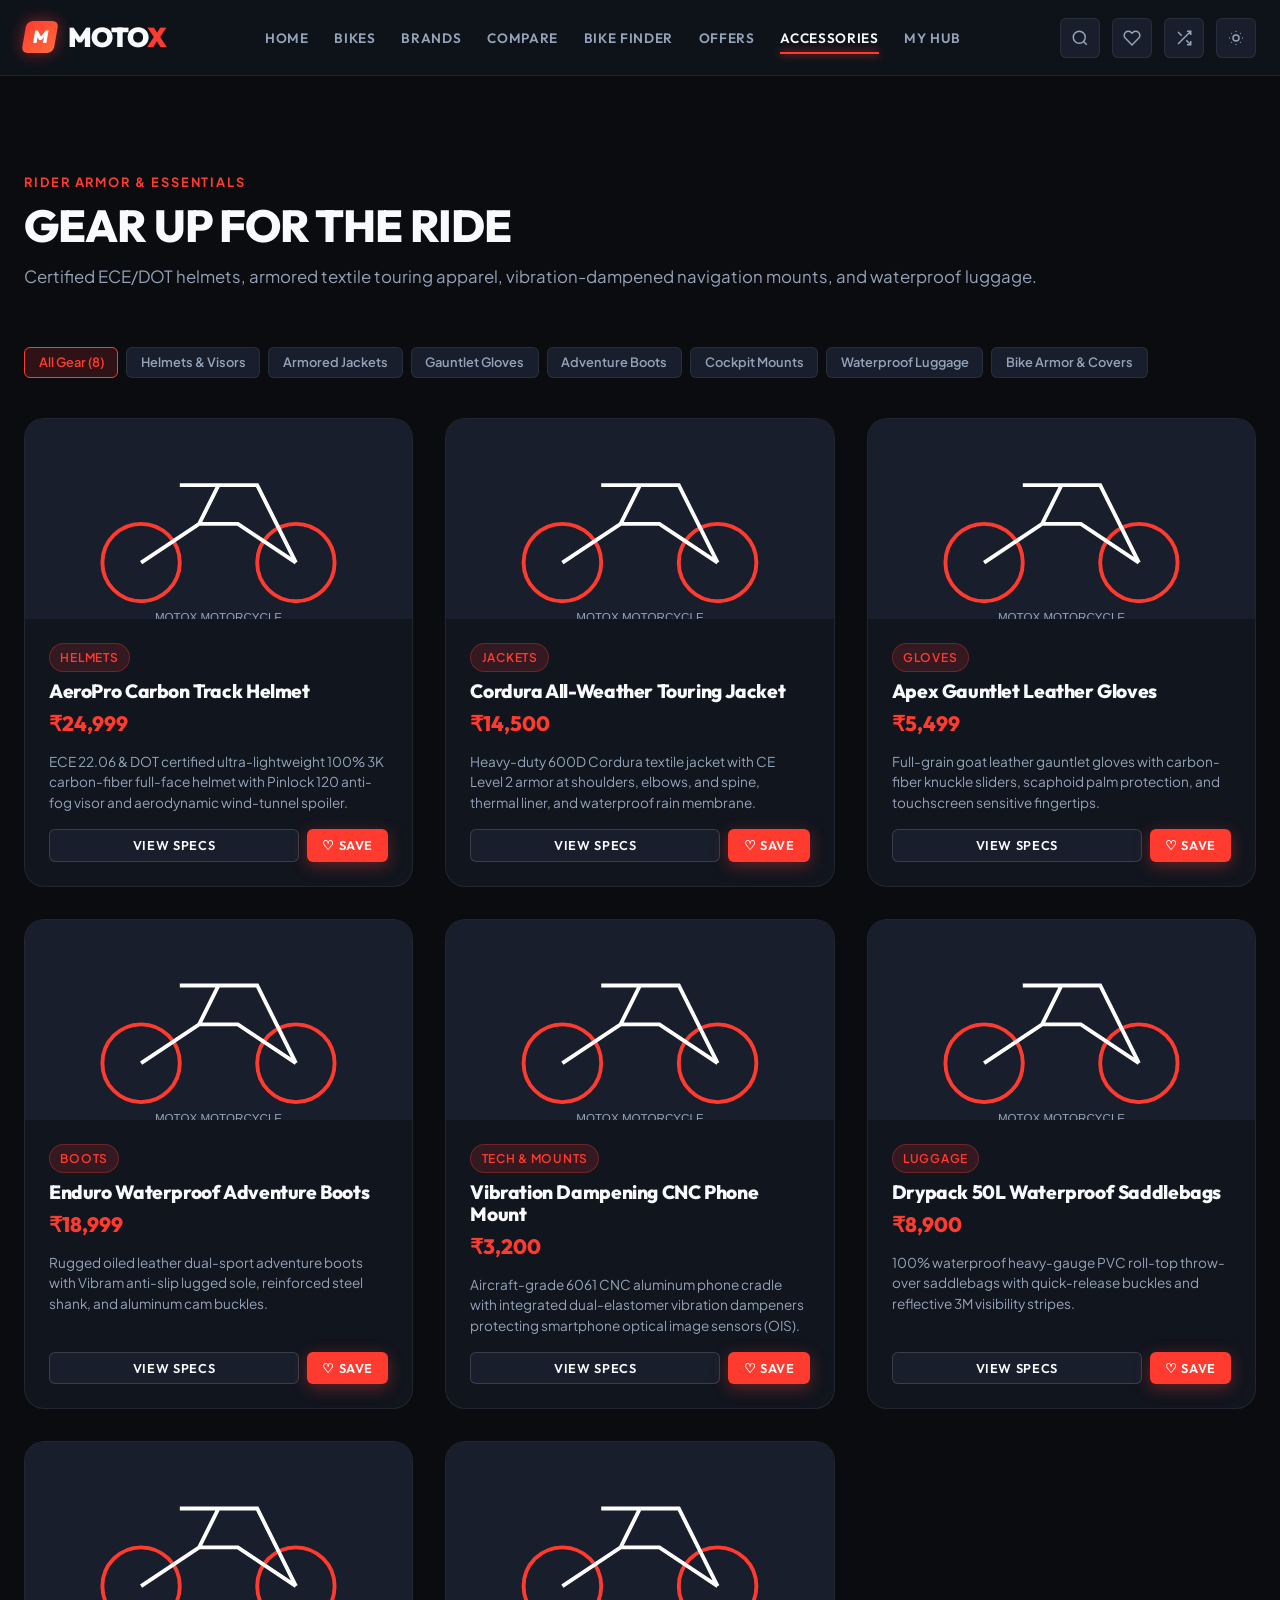
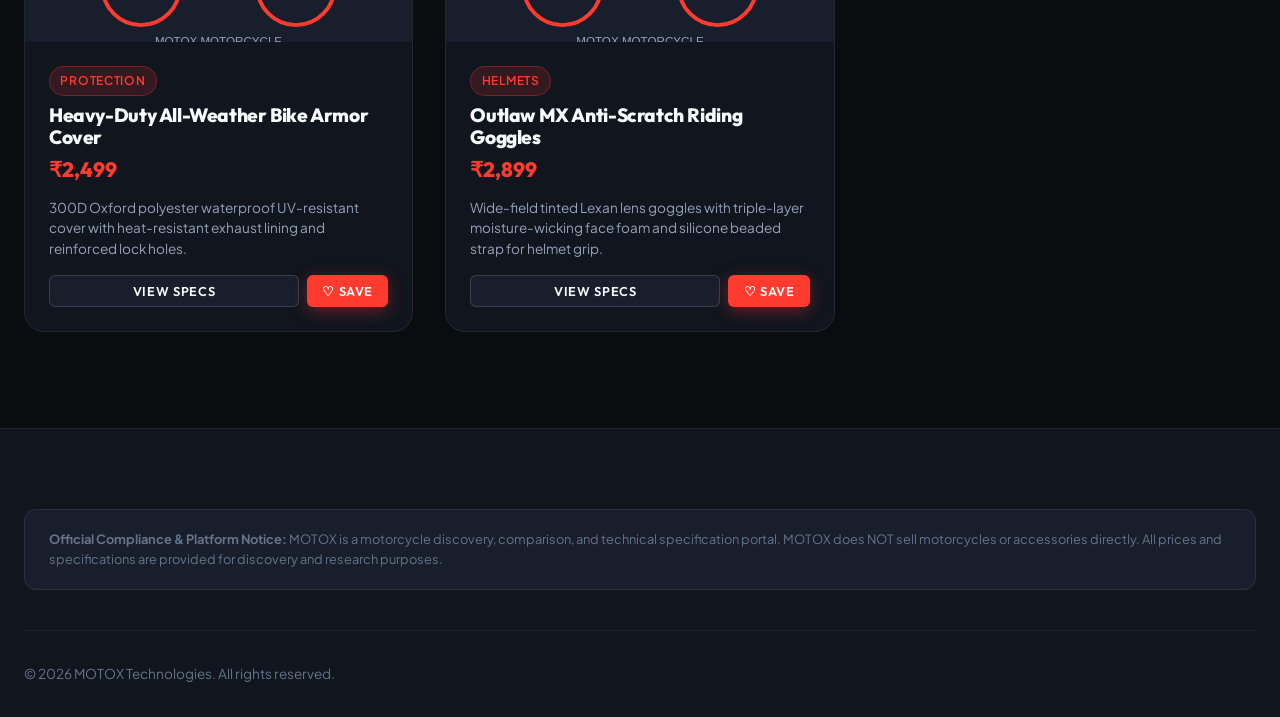
==== commit bd18f562: "Integrate Google Tag Manager and gtag.js Added Google Tag Manager and gtag.js scripts for tracking." ====
--- a/accessories.html
+++ b/accessories.html
@@ -1,6 +1,12 @@
 <!DOCTYPE html>
 <html lang="en" data-theme="dark">
-<head><!-- Google tag (gtag.js) -->
+<head><script async src="https://www.googletagmanager.com/gtm.js?id=GTM-KP23FX2T"></script>
+<script>
+  window.dataLayer = window.dataLayer || [];
+  function gtag(){dataLayer.push(arguments);}
+  gtag('js', new Date());
+</script>
+  <!-- Google tag (gtag.js) -->
 <script async src="https://www.googletagmanager.com/gtag/js?id=AW-18481810877"></script>
 <script>
   window.dataLayer = window.dataLayer || [];
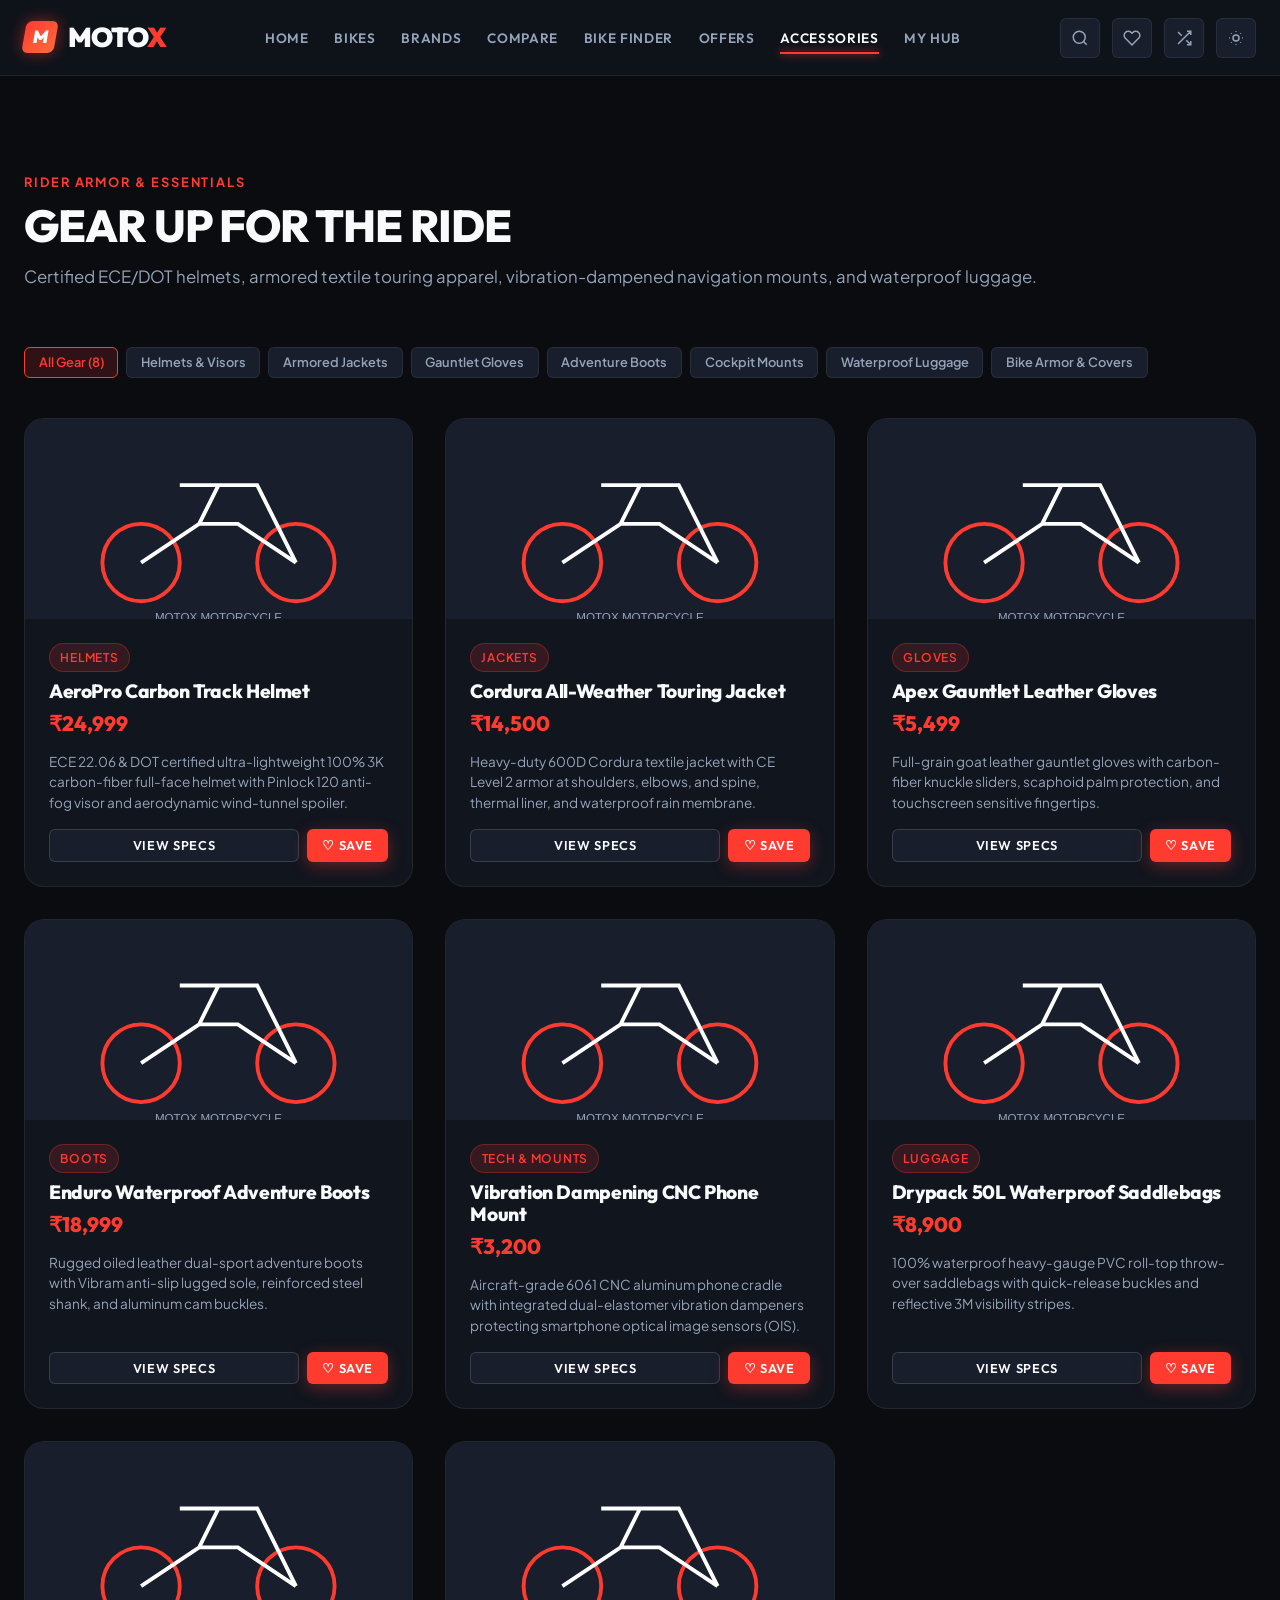
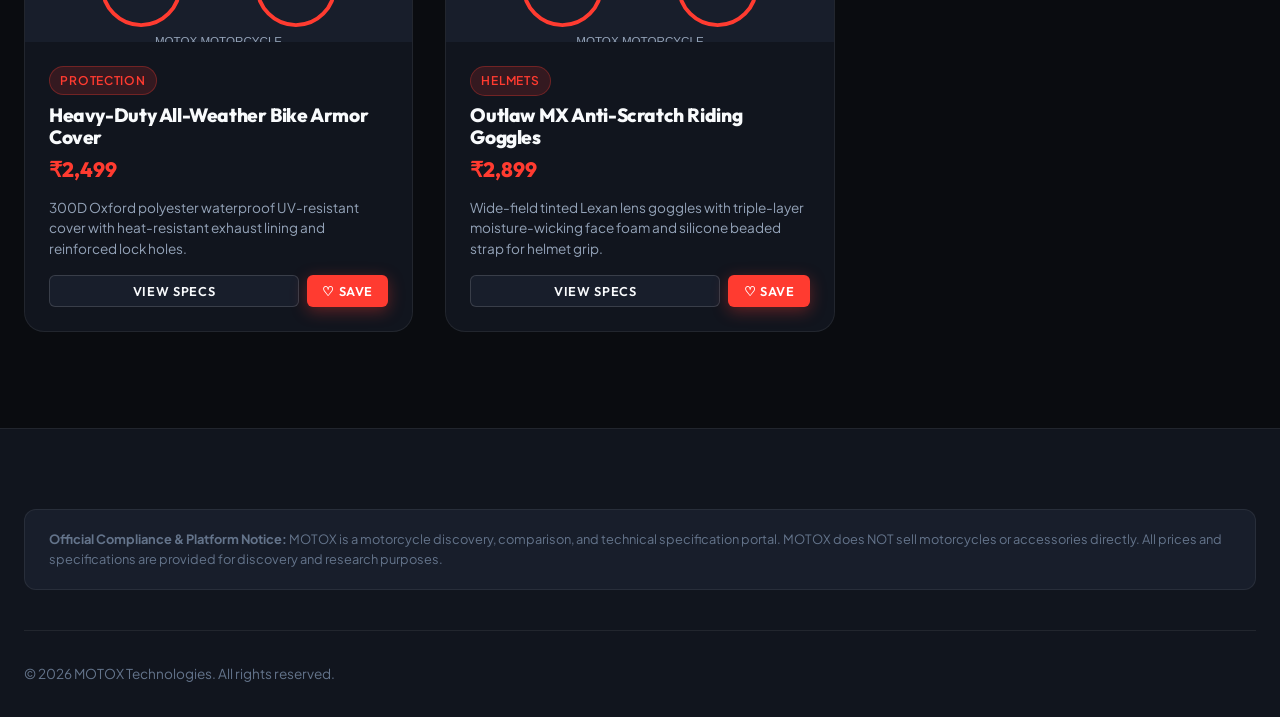
==== commit a006c061: "Update Google Tag Manager ID in accessories.html" ====
--- a/accessories.html
+++ b/accessories.html
@@ -1,6 +1,6 @@
 <!DOCTYPE html>
 <html lang="en" data-theme="dark">
-<head><script async src="https://www.googletagmanager.com/gtm.js?id=GTM-KP23FX2T"></script>
+<head><script async src="https://www.googletagmanager.com/gtm.js?id=GTM-KWH765RK"></script>
 <script>
   window.dataLayer = window.dataLayer || [];
   function gtag(){dataLayer.push(arguments);}
